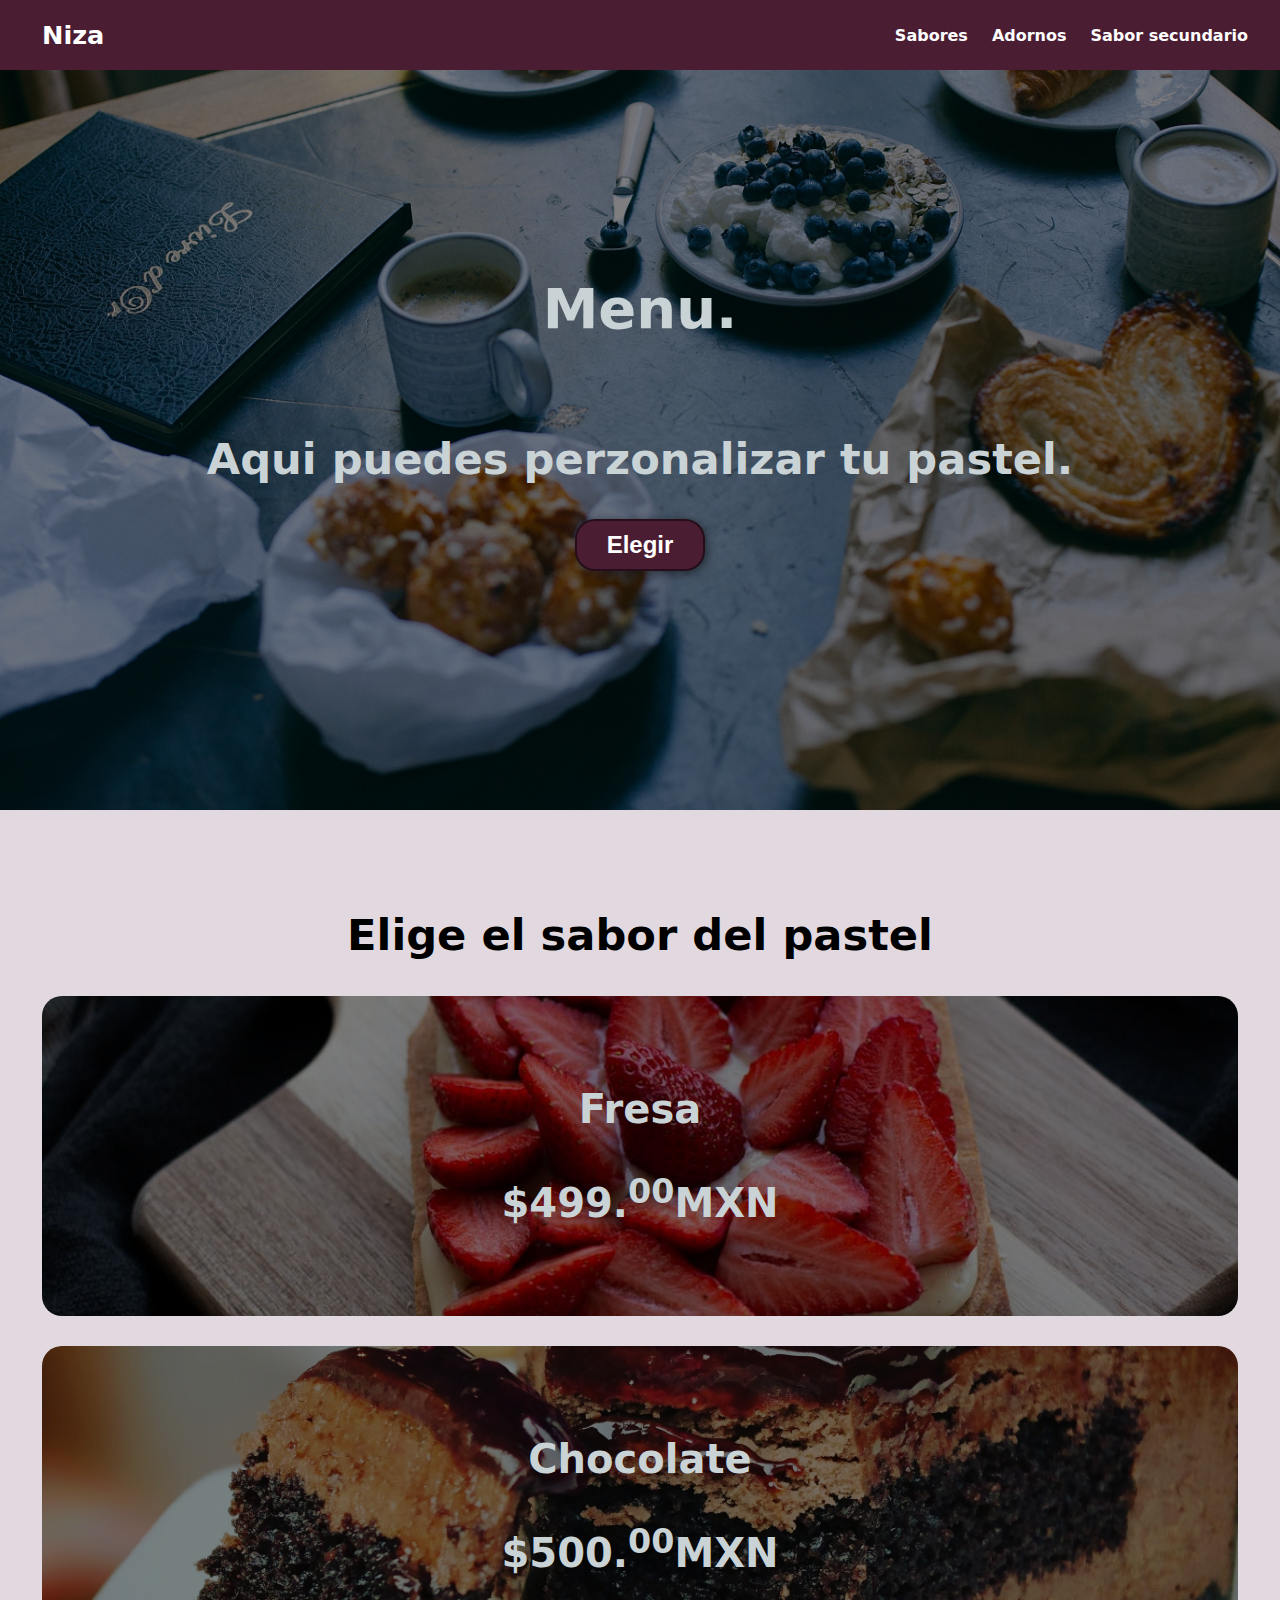
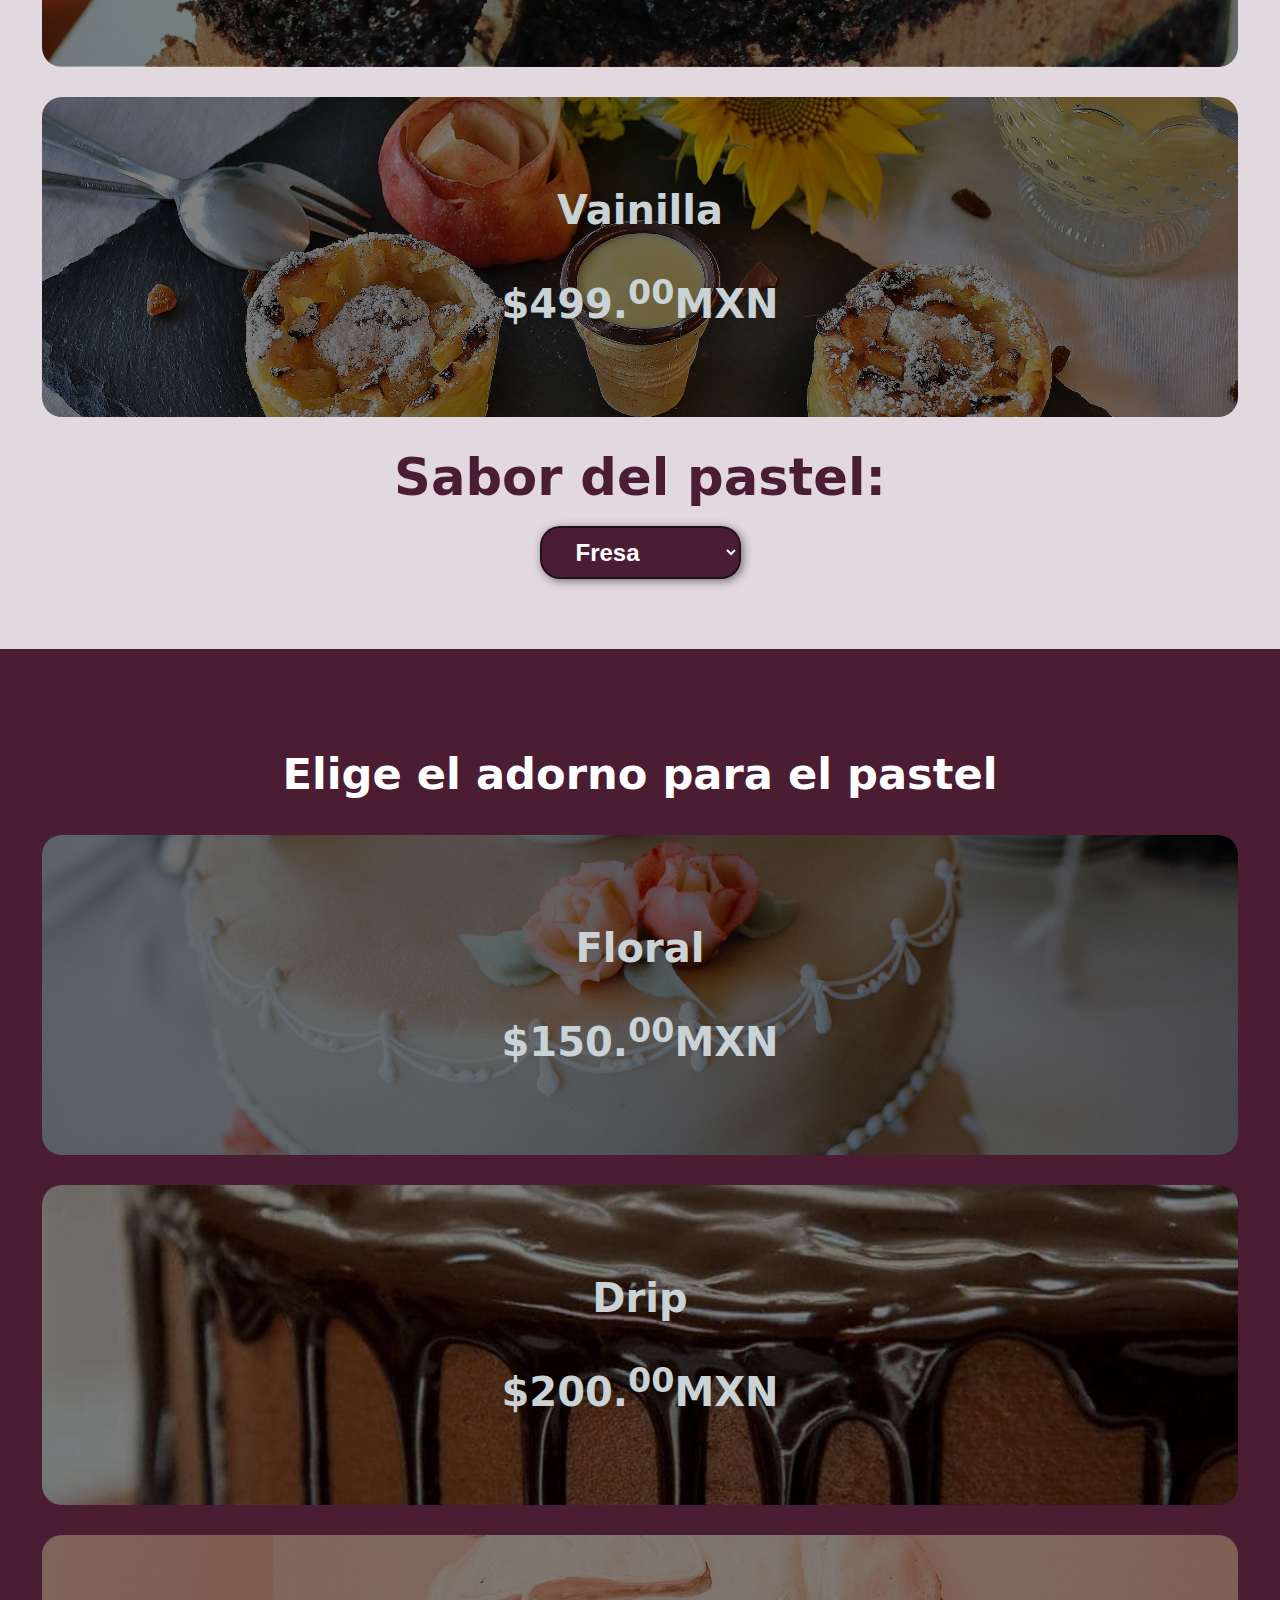
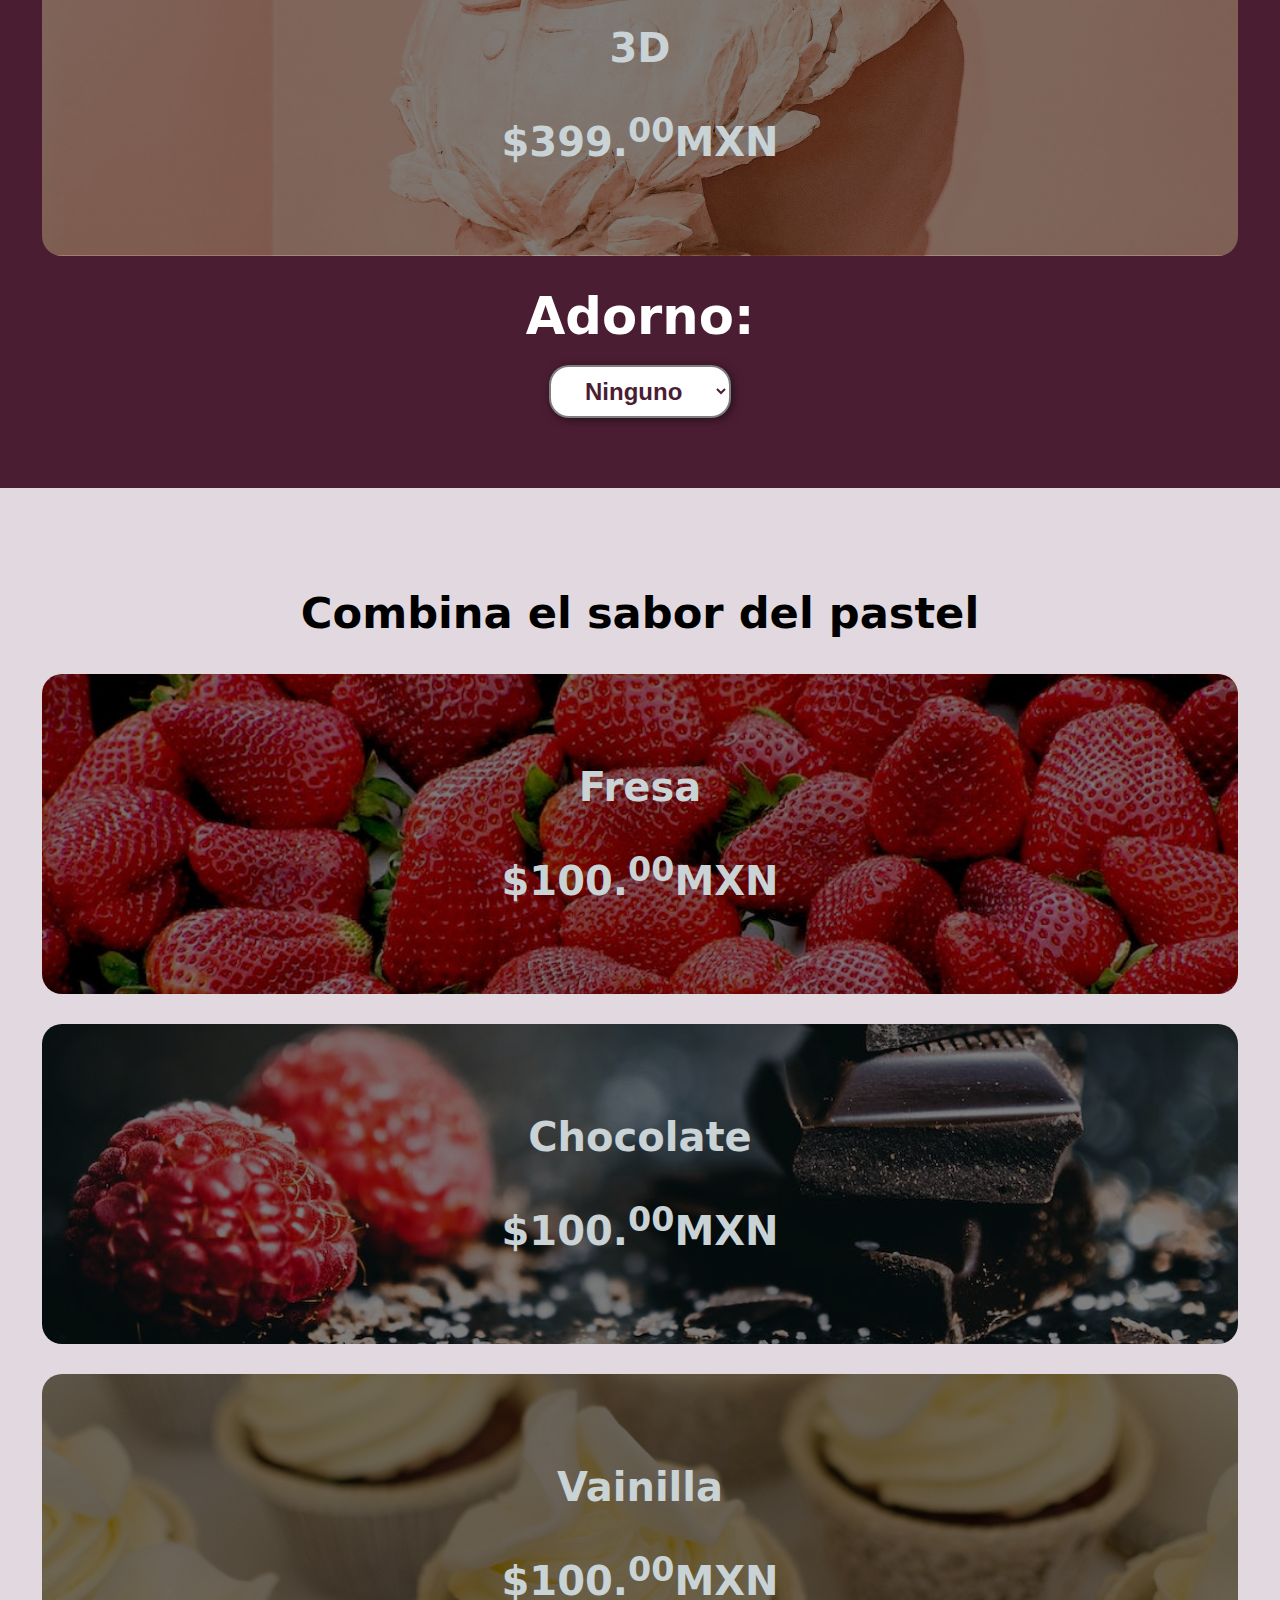
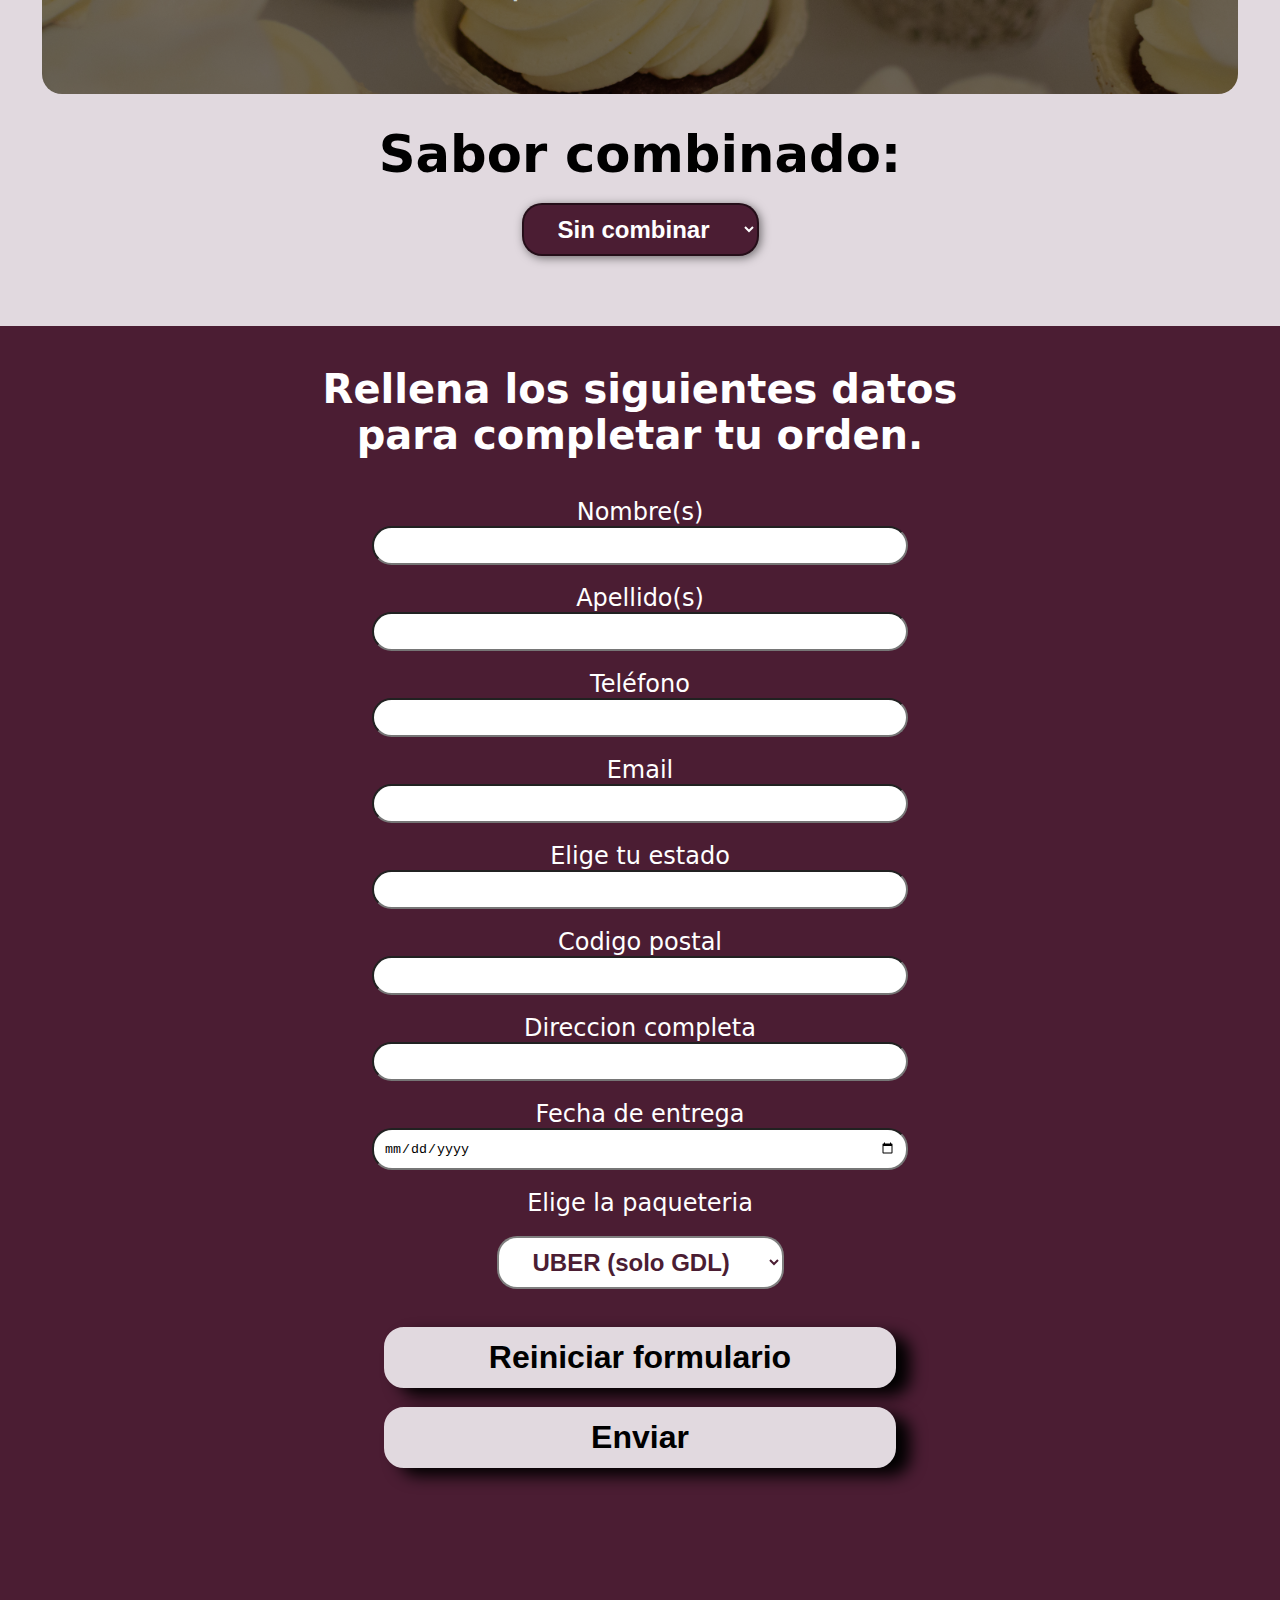
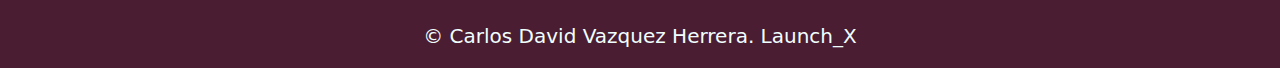
==== html/pedidios.html @ 54282133 "se cambio el nombre del html menu" ====
<!DOCTYPE html>
<html lang="en">
<head>
    <meta charset="UTF-8">
    <meta http-equiv="X-UA-Compatible" content="IE=edge">
    <meta name="viewport" content="width=device-width, initial-scale=1.0">
    <link rel="stylesheet" href="../css/estilos_pedidos.css">
    <title>Niza | menu</title>
</head>
<body>
    <!--Barra de navegacion-->
    <header>
        <div class="container">
            <p class="logo"><a href="../index.html">Niza</a></p>
            <nav>
                <a href="#menu">Sabores</a>
                <a href="#menuAdorno">Adornos</a>
                <a href="#menuSabor2">Sabor secundario</a>
            </nav>
        </div>
    </header>

    <!--Encabezado de la pagina-->
    <section id="encabezado">
        <h1>Menu.</h1><br>
        <h2>Aqui puedes perzonalizar tu pastel.</h2>
        <button><a href="#menu">Elegir</a></button>
    </section>
<form id="formulario">
    <!--Seleccion de sabor de pastel-->
    <section id="menu">
        <div class="container">
            <h2>Elige el sabor del pastel</h2>
            <div class="saborPastel"> 
                <div class="carta">
                    <h3>Fresa</h3>
                    <h3>$499.<sup>00</sup>MXN</h3>
                    <p>Sabor a deliciosa fresa.</p>
                </div>
                <div class="carta">
                    <h3>Chocolate</h3>
                    <h3>$500.<sup>00</sup>MXN</h3>
                    <p>Sabor a chocolate puro</p>
                </div>
                <div class="carta">
                    <h3>Vainilla</h3>
                    <h3>$499.<sup>00</sup>MXN</h3>
                    <p>Sabor a chocolate puro</p>
                </div>
            </div>
            <label for="saborPastel">Sabor del pastel:</label><br><br>
            <select id="saborPastel" name="saborPastel">
                <datalist id="saborPastel">
                    <option value="">Fresa</option>
                    <option value="">Chocolate</option>
                    <option value="">Vainilla</option>
            </select>
        </div>
    </section>
   

    <!--Seleccion de adorno para pastel-->
    <section id="menuAdorno">
        <div class="container">
            <h2>Elige el adorno para el pastel</h2>
            <div class="adornoPastel">
                <div class="carta2">
                    <h3>Floral</h3>
                    <h3>$150.<sup>00</sup>MXN</h3>
                    <p>Sabor a deliciosa fresa.</p>
                </div>
                <div class="carta2">
                    <h3>Drip</h3>
                    <h3>$200.<sup>00</sup>MXN</h3>
                    <p>Sabor a chocolate puro</p>
                </div>
                <div class="carta2">
                    <h3>3D</h3>
                    <h3>$399.<sup>00</sup>MXN</h3>
                    <p>Sabor a chocolate puro</p>
                </div>
            </div>
            <label for="saborPastel">Adorno:</label><br><br>
            <select id="saborPastel" name="saborPastel">
                <datalist id="saborPastel">
                    <option value="ninguno">Ninguno</option>
                    <option value="flora">Floral</option>
                    <option value="drip">Drip</option>
                    <option value="3d">3D</option>
            </select>
        </div>
    </section>

    <!--Combinar pastel-->
    <section id="menuSabor2">
        <div class="container">
            <h2>Combina el sabor del pastel</h2>
            <div class="sabor2">
                <div class="carta3">
                    <h3>Fresa</h3>
                    <h3>$100.<sup>00</sup>MXN</h3>
                    <p>Sabor a deliciosa fresa.</p>
                </div>
                <div class="carta3">
                    <h3>Chocolate</h3>
                    <h3>$100.<sup>00</sup>MXN</h3>
                    <p>Sabor a chocolate puro</p>
                </div>
                <div class="carta3">
                    <h3>Vainilla</h3>
                    <h3>$100.<sup>00</sup>MXN</h3>
                    <p>Sabor a chocolate puro</p>
                </div>
            </div>
            <label for="sabor2">Sabor combinado:</label><br><br>
            <select id="sabor2" name="saborPastel">
                <datalist id="sabor2">
                    <option value="sinCombinacion">Sin combinar</option>
                    <option value="fresa">Fresa</option>
                    <option value="chocolate">Chocolate</option>
                    <option value="vainilla">Vainilla</option>
            </select>
        </div>
    </section>

    <!--Formulario para pedidos-->
    <section id="formularioEnvios">
        <div class="container">
            
            <h3>Rellena los siguientes datos<br>para completar tu orden.</h3>
            <label class="input"label for="name">Nombre(s)</label><br>
            <input type="text" id="name" name="name" required><br><br>

            <label label for="name2">Apellido(s)</label><br>
            <input type="text" id="name2" name="name2"><br><br>

            <label for="tel1">Teléfono</label><br>
            <input type="tel" id="tel1" name="tel1" maxlength="10"><br><br>

            <label for="email">Email</label><br>
            <input type="email" id="email"  required><br><br>

            <label for="estado">Elige tu estado</label><br>
            <input list="estado">
            <datalist id="estado">
                <option value="Aguscalientes">
                <option value="Baja california">
                <option value="Baja california Sur">
                <option value="Campeche">
                <option value="Chiapas">
                <option value="Chihuahua">
                <option value="Coahuila">
                <option value="Colima">
                <option value="CDMX">
                <option value="Durango">
                <option value="Estado de Mexico">
                <option value="Guanajuato">
                <option value="Guerrero">
                <option value="Hidalgo">
                <option value="Jalisco">
                <option value="Michoacan">
                <option value="Morelos">
                <option value="Nayarit">
                <option value="Nuevo Leon">
                <option value="Oaxaca">
                <option value="Puebla">
                <option value="Queretaro">
                <option value="Quintana Roo">
                <option value="San luis potosi">
                <option value="Sinaloa">
                <option value="Sonora">
                <option value="Tabasco">
                <option value="Tamaulipas">
                <option value="Tlaxcala">
                <option value="Veracruz">
                <option value="Yucatan">
                <option value="Zacatecas">  
            </datalist><br><br>

            <label for="cp">Codigo postal</label><br>
            <input type="number" id="cp" name="cp" pattern="[0-9]5"><br><br>

            <label for="direccion">Direccion completa</label><br>
            <input type="text" id="direccion" name="direccion"><br><br>

            <label for="fecha1">Fecha de entrega</label><br>
            <input type="date" id="fecha1" name="fecha1"><br><br>

            <label for="paqueteria">Elige la paqueteria</label><br><br>
            <select id="paqueteria" name="paqueteria">
                <datalist id="paqueteria">
                    <option value="UBER">UBER (solo GDL)</option>
                    <option value="DIDI">DIDI (solo GDL)</option>
                    <option value="RAPPI">RAPPI (solo GDL)</option>
                    <option value="DHL">DHL</option>
                    <option value="FEDEX">FEDEX</option>
                    <option value="ESTAFETA">ESTAFETA</option>
</select><br><br><br>
        <input class="completar" type="reset" value="Reiniciar formulario"><br><br>
        <input class="completar "type="submit" value="Enviar" onclick="alert('Si completaste los datos correctamente, se te enviaron los datos al correo para proceder con el pago del pedido');"><br>
    
    </div>   
    </section>
</form>
    <!--Footer-->
    <footer>
        <div class="container">
            <p>&copy; Carlos David Vazquez Herrera. Launch_X</p>
        </div>
    </footer>
</body>
</html>
---- css/estilos_pedidos.css ----
html {
    scroll-behavior: smooth;
    background-color: #4b1d33;
}
body {
    font-family: system-ui, -apple-system, BlinkMacSystemFont, 'Segoe UI', Roboto, Oxygen, Ubuntu, Cantarell, 'Open Sans', 'Helvetica Neue', sans-serif;
    margin: 0;
}
h1 {font-size: 3.5em;}
h2 {font-size: 2.7em;}
h3 {font-size: 2.5em;}
p {font-size: 1.25em;}
ul {list-style: none;}
li {font-size: 1.25em;}
a {
    text-decoration: none;
    color: #ffffff;
}

button {
    font-size: 1.5em;
    font-weight: bold;
    padding: 10px 30px;
    border-radius: 20px;
    border: 2px solid rgba(0, 0, 0, 0.5);
    box-shadow: 2px 2px 10px rgba(0, 0, 0, 0.5);
    color: rgb(255, 255, 255);
    background-color: #4b1d33;
}
button:hover {
    background-color: #341021;
}
.container {
    max-width: 1400px;
    margin: auto;
}
.color-acento {
    color: #e1d9df;
}
header {
    background-color: #4b1d33;
    color: rgb(255, 255, 255);
}
header .logo {
    margin: 0;
    padding: 20px 30px;
    font-weight: bold;
    font-size: 1.6em;
}
.logo:hover {
    color: rgb(156, 173, 179);
}
header .container {
    display: flex;
    flex-direction: column;
    align-items: center;
}
header nav {
    display: flex;
    flex-direction: column;
    text-align: center;
    padding-bottom: 23px;
}
header a {
    padding: 5px 12px;
    text-decoration: none;
    font-weight: bold;
    color: rgb(255, 255, 255);
}
header a:hover {
    color: rgb(156, 173, 179);
}
#encabezado {
    display: flex;
    align-items: center;
    justify-content: center;
    text-align: center;
    flex-direction: column;
    height: 90vh;
    color: rgb(201, 210, 213);
    background-image: linear-gradient(0deg,
            rgba(0, 0, 0, 0.5),
            rgba(0, 0, 0, 0.5)), url("../img/menu.jpg");
    background-repeat: no-repeat;
    background-size: cover;
    background-position: center center;
}
#menu{
    background-color: #e1d9df;
    text-align: center;
}
#menu .container{
    padding: 0px 12px;
    padding-top: 100px;
    padding-bottom: 70px;
}
#menu h2{
    margin-top: 0;
}
#menu p{
    display: none;
    font-size: 3.2em;
}
#menu .carta{
    background-position: center center;
    background-size: cover;
    color: rgb(201, 210, 213);
    padding: 50px;
    margin: 30px;
    border-radius: 20px;
}
.carta:first-child {
    background-image: linear-gradient(0deg,
            rgba(0, 0, 0, 0.5),
            rgba(0, 0, 0, 0.5)), url("../img/fresa.jpeg");

}

.carta:nth-child(2) {
    background-image: linear-gradient(0deg,
            rgba(0, 0, 0, 0.5),
            rgba(0, 0, 0, 0.5)), url("../img/chocolate.jpg");
}


.carta:nth-child(3) {
    background-image: linear-gradient(0deg,
            rgba(0, 0, 0, 0.5),
            rgba(0, 0, 0, 0.5)), url("../img/vainilla.jpg");
}
#menu label{
    font-weight: bold; 
    font-size: 3.2rem;
    color: #4b1d33;

} 
#menu select{
    font-size: 1.5rem;
    font-weight: bold;
    padding: 10px 30px;
    border-radius: 20px;
    border: 2px solid rgba(0, 0, 0, 0.5);
    box-shadow: 2px 2px 10px rgba(0, 0, 0, 0.5);
    color: rgb(255, 255, 255);
    background-color: #4b1d33;
}

#menuAdorno{
    background-color:#4b1d33;
    text-align: center;
    color: #ffffff;
}
#menuAdorno .container{
    padding: 0 12px;
    padding-top: 100px;
    padding-bottom: 70px;
}
#menuAdorno h2{
    margin-top: 0;
}
#menuAdorno p{
    display: none;
    font-size: 3.2em;
}
#menuAdorno .carta2{
    background-position: center center;
    background-size: cover;
    color: rgb(201, 210, 213);
    padding: 50px;
    margin: 30px;
    border-radius: 20px;
}
.carta2:first-child {
    background-image: linear-gradient(0deg,
            rgba(0, 0, 0, 0.5),
            rgba(0, 0, 0, 0.5)), url("../img/pastel-floral.jpg");

}

.carta2:nth-child(2) {
    background-image: linear-gradient(0deg,
            rgba(0, 0, 0, 0.5),
            rgba(0, 0, 0, 0.5)), url("../img/pastel-drip.jpg");
}


.carta2:nth-child(3) {
    background-image: linear-gradient(0deg,
            rgba(0, 0, 0, 0.5),
            rgba(0, 0, 0, 0.5)), url("../img/pastel-3d.jpg");
}
#menuAdorno label {
    font-weight: bold;
    font-size: 3.2rem;
    color: #ffffff;
}
#menuAdorno select {
    font-size: 1.5rem;
    font-weight: bold;
    padding: 10px 30px;
    border-radius: 20px;
    border: 2px solid rgba(0, 0, 0, 0.5);
    color: #4b1d33;
    background-color: rgb(255, 255, 255);
}
#menuAdorno{
    background-color:#4b1d33;
    text-align: center;
    color: #ffffff;
}
#menuAdorno .container{
    padding: 0 12px;
    padding-top: 100px;
    padding-bottom: 70px;
}
#menuAdorno h2{
    margin-top: 0;
}
#menuAdorno p{
    display: none;
    font-size: 3.2em;
}
#menuAdorno .carta2{
    background-position: center center;
    background-size: cover;
    color: rgb(201, 210, 213);
    padding: 50px;
    margin: 30px;
    border-radius: 20px;
}
.carta2:first-child {
    background-image: linear-gradient(0deg,
            rgba(0, 0, 0, 0.5),
            rgba(0, 0, 0, 0.5)), url("../img/pastel-floral.jpg");

}

.carta2:nth-child(2) {
    background-image: linear-gradient(0deg,
            rgba(0, 0, 0, 0.5),
            rgba(0, 0, 0, 0.5)), url("../img/pastel-drip.jpg");
}


.carta2:nth-child(3) {
    background-image: linear-gradient(0deg,
            rgba(0, 0, 0, 0.5),
            rgba(0, 0, 0, 0.5)), url("../img/pastel-3d.jpg");
}
#menuAdorno label {
    font-weight: bold;
    font-size: 3.2rem;
    color: #ffffff;
}
#menuAdorno select {
    font-size: 1.5rem;
    font-weight: bold;
    padding: 10px 30px;
    border-radius: 20px;
    border: 2px solid rgba(0, 0, 0, 0.5);
    box-shadow: 2px 2px 10px rgba(0, 0, 0, 0.5);
    color: #4b1d33;
    background-color: rgb(255, 255, 255);
}
/*  aawdadwawd*/
#menuSabor2 {
    background-color:#e1d9df;
    text-align: center;
}

#menuSabor2 .container {
    padding: 0 12px;
    padding-top: 100px;
    padding-bottom: 70px;
}

#menuSabor2 h2 {
    margin-top: 0;
}

#menuSabor2 p {
    display: none;
    font-size: 3.2em;
}

#menuSabor2 .carta3 {
    background-position: center center;
    background-size: cover;
    color: rgb(201, 210, 213);
    padding: 50px;
    margin: 30px;
    border-radius: 20px;
}

.carta3:first-child {
    background-image: linear-gradient(0deg,
            rgba(0, 0, 0, 0.5),
            rgba(0, 0, 0, 0.5)), url("../img/fresa-combinado.jpeg");

}

.carta3:nth-child(2) {
    background-image: linear-gradient(0deg,
            rgba(0, 0, 0, 0.5),
            rgba(0, 0, 0, 0.5)), url("../img/chocolate-combinado.jpeg");
}


.carta3:nth-child(3) {
    background-image: linear-gradient(0deg,
            rgba(0, 0, 0, 0.5),
            rgba(0, 0, 0, 0.5)), url("../img/vainilla-combinado.jpg");
}

#menuSabor2 label {
    font-weight: bold;
    font-size: 3.2rem;
}

#menuSabor2 select {
    font-size: 1.5rem;
    font-weight: bold;
    padding: 10px 30px;
    border-radius: 20px;
    border: 2px solid rgba(0, 0, 0, 0.5);
    box-shadow: 2px 2px 10px rgba(0, 0, 0, 0.5);
    color: rgb(255, 255, 255);
    background-color: #4b1d33;
}
#formularioEnvios{
    color: #ffffff;
    text-align: center;
}
#formularioEnvios input{
    border-radius: 20px;
    padding: 10px;
    width: 40%;
}
#formularioEnvios label {
    font-size: 1.5rem;
}
#formularioEnvios select {
    font-size: 1.5rem;
    font-weight: bold;
    padding: 10px 30px;
    border-radius: 20px;
    border: 2px solid rgba(0, 0, 0, 0.5);
    color: #4b1d33;
    background-color: rgb(255, 255, 255);
}
footer .container {
    height: 200px;
    display: flex;
    justify-content: center;
    align-items: flex-end;
    color: azure;
}
.completar{
    background-color: transparent;
    font-weight: bold;
    background-color: #e1d9df;
    font-size: 2rem;
    padding: 1rem 1.5rem;
    border: 2px solid #e1d9df;
    cursor: pointer;
    transition: all 1s ease;
    box-shadow: .9rem .5rem 1rem #000000;
        box-shadow: .9rem .5rem 1rem #000000;
        
}
.completar:hover{
    color:#ffffff;
    border-color: #754159;
    background-color: #754159;
    box-shadow: .5rem .5rem 1rem #000000;
        box-shadow: -.7rem -.7rem 1rem #000000;
}
.completar:active {
    box-shadow: inset .5rem .5rem 1rem #754159;
        box-shadow: inset -2.5rem -.5rem 1rem #753352;
}


@media (min-width: 720px) {
    header {
            position: fixed;
            width: 100%;
        }
    
        header .container {
            flex-direction: row;
            justify-content: space-between;
        }
    
        header nav {
            flex-direction: row;
            padding-bottom: 0;
            padding-right: 20px;
        }
}
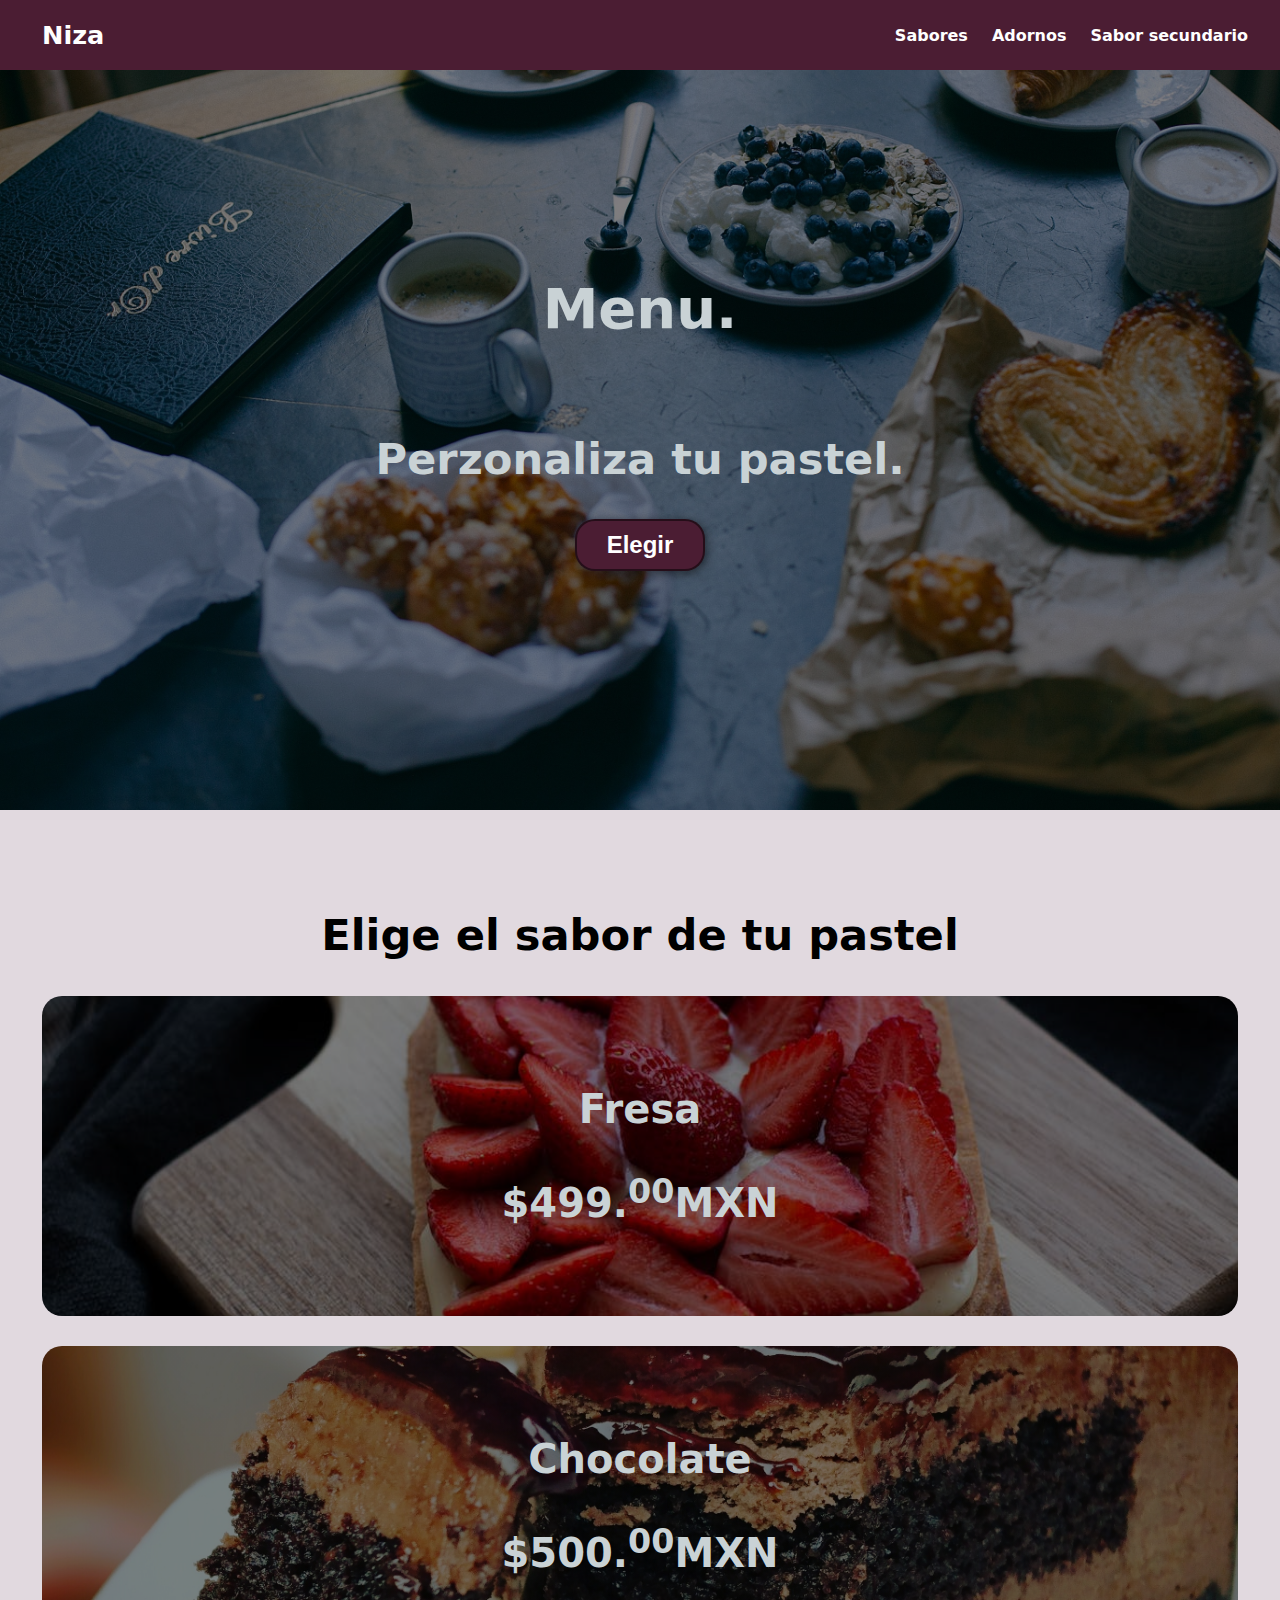
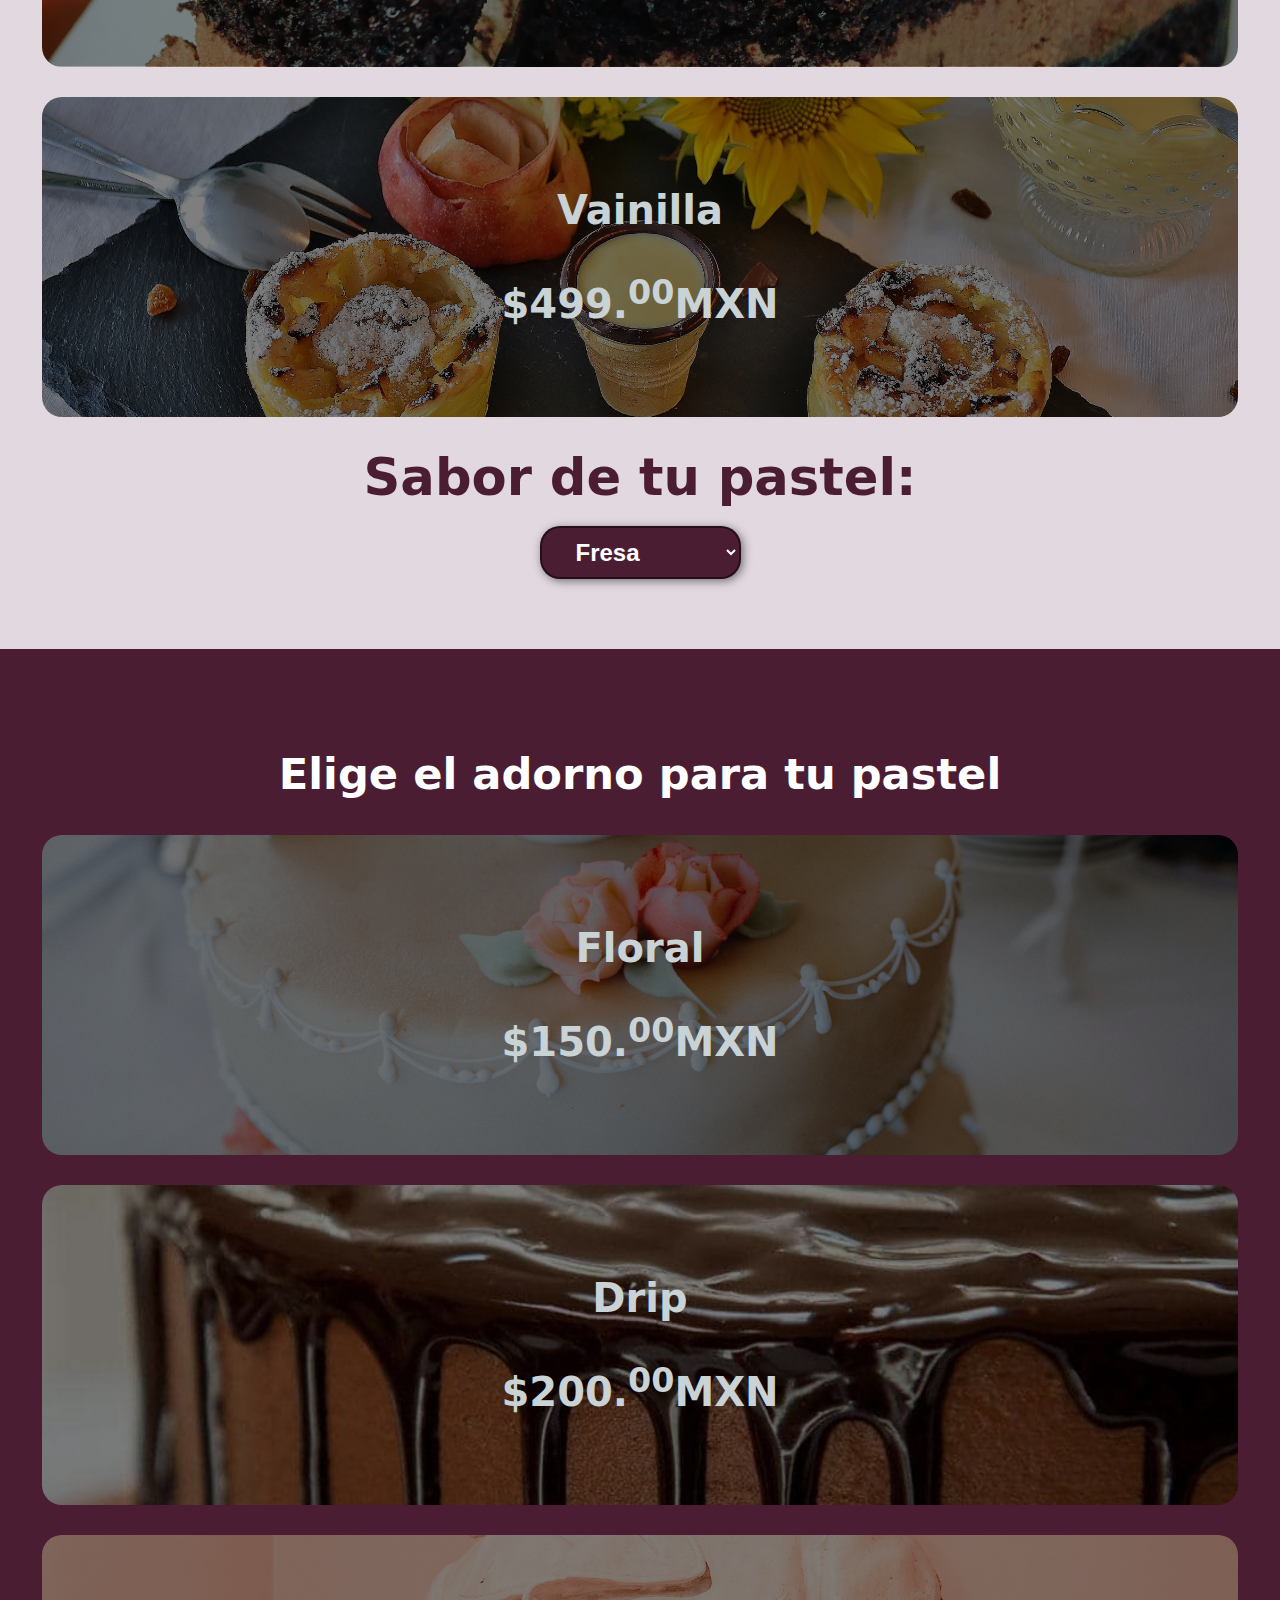
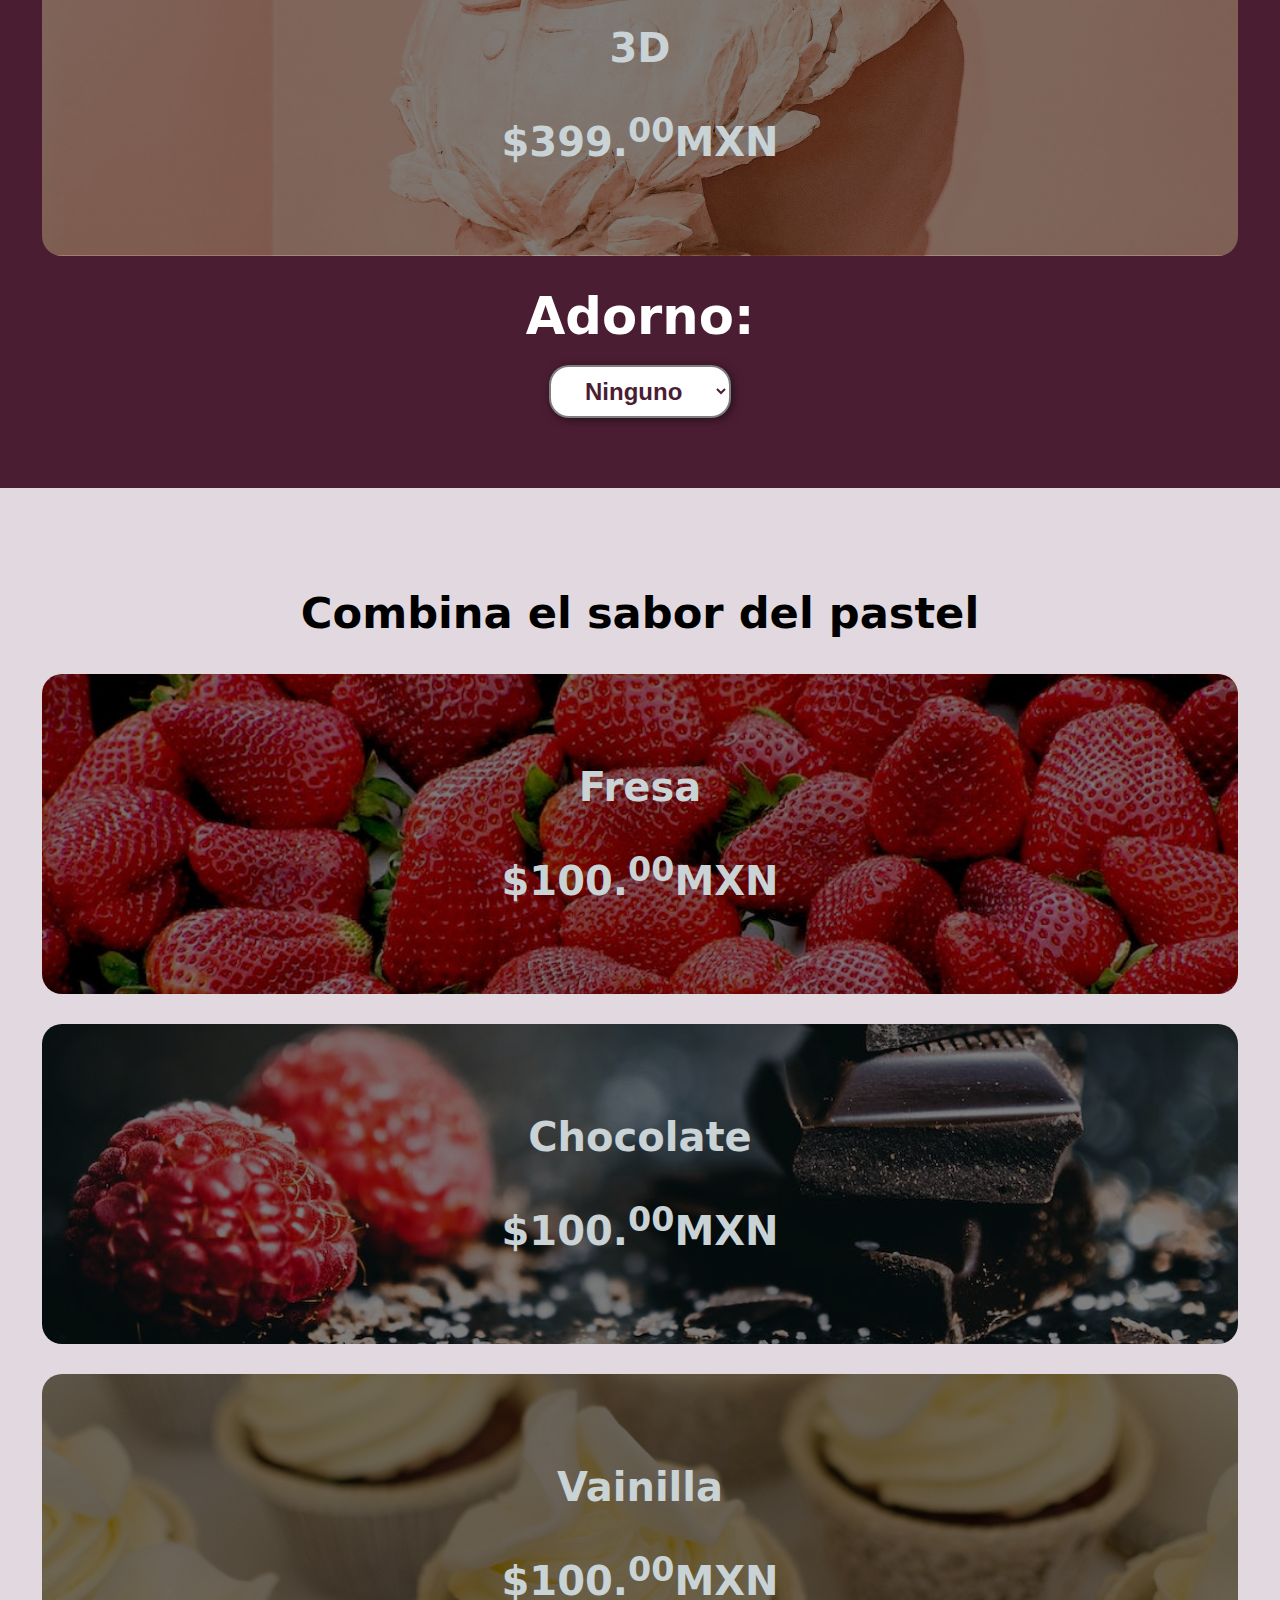
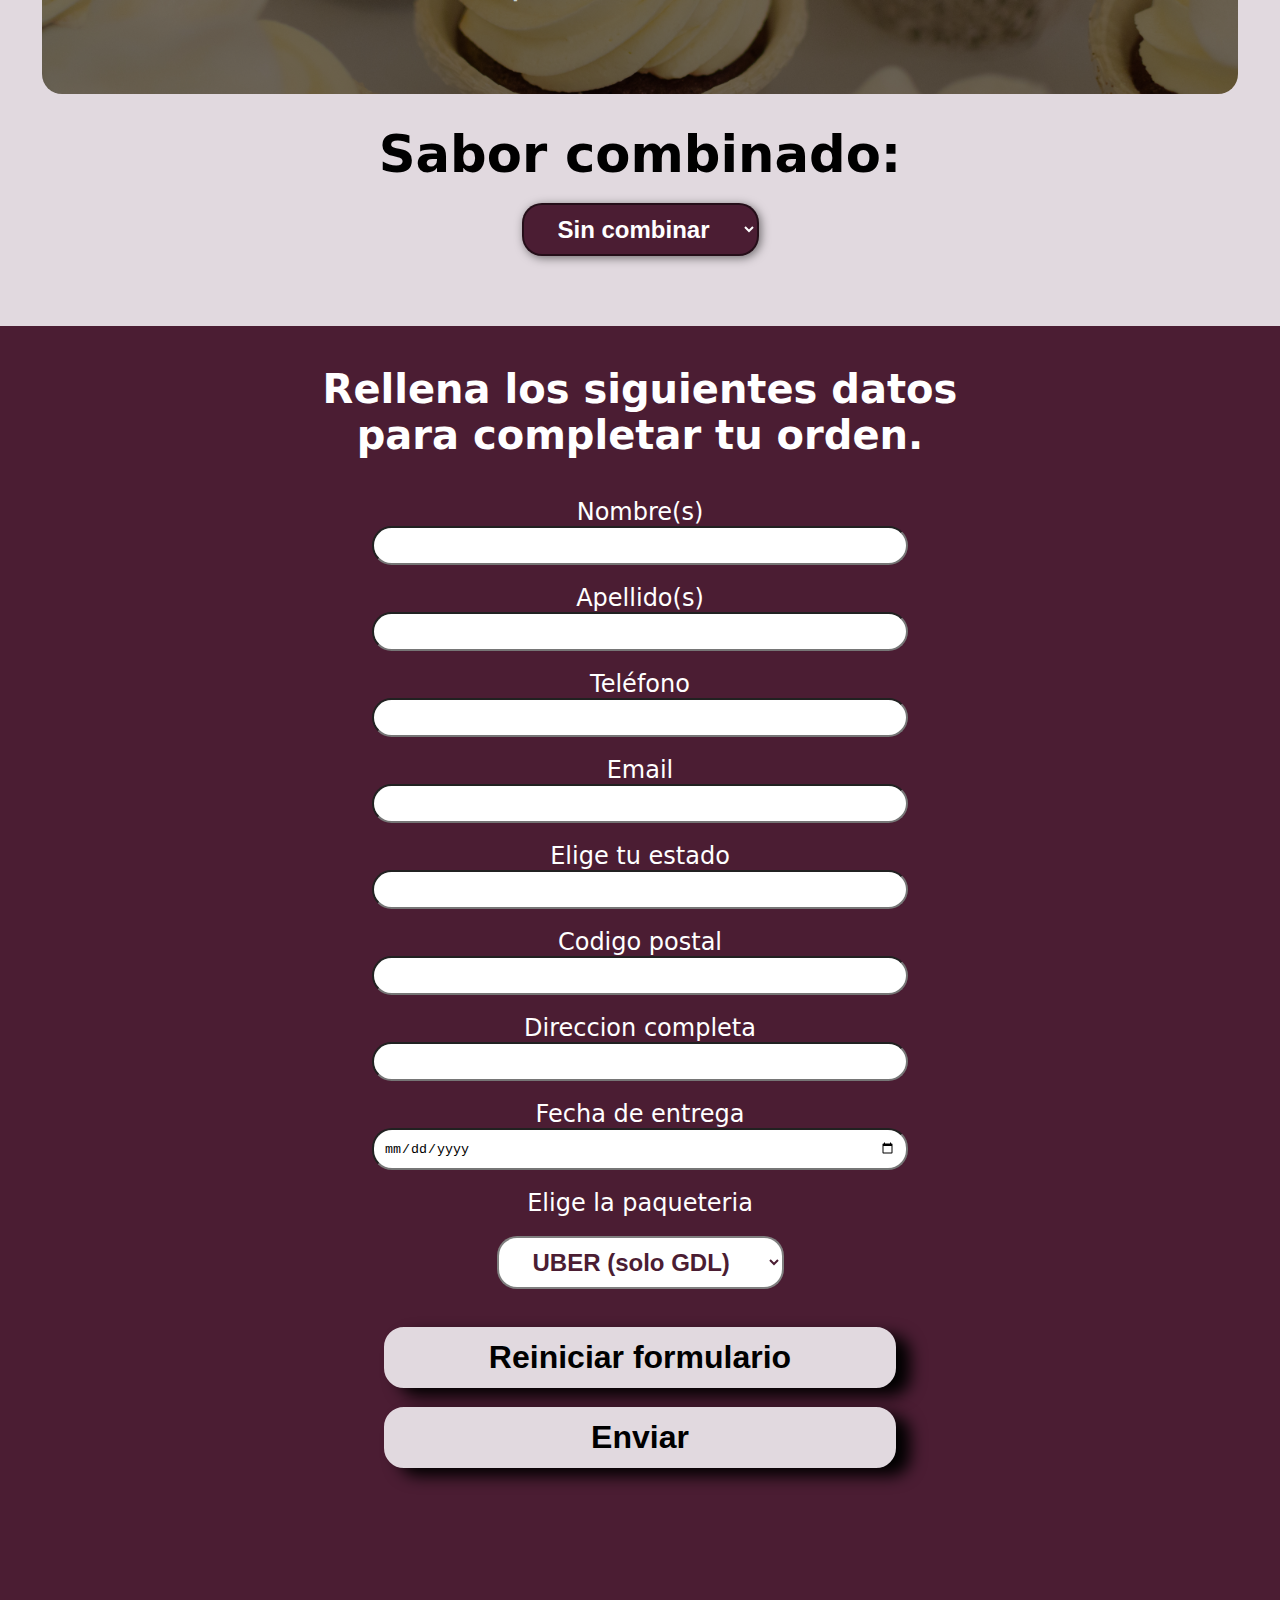
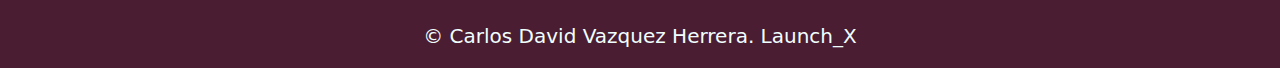
==== commit 87344546: "se corrigieron bugs menores" ====
--- a/html/pedidios.html
+++ b/html/pedidios.html
@@ -4,8 +4,9 @@
     <meta charset="UTF-8">
     <meta http-equiv="X-UA-Compatible" content="IE=edge">
     <meta name="viewport" content="width=device-width, initial-scale=1.0">
+    <link rel="shortcut icon" href="../img/favicon.png">
     <link rel="stylesheet" href="../css/estilos_pedidos.css">
-    <title>Niza | menu</title>
+    <title>Menu | Niza</title>
 </head>
 <body>
     <!--Barra de navegacion-->
@@ -23,14 +24,14 @@
     <!--Encabezado de la pagina-->
     <section id="encabezado">
         <h1>Menu.</h1><br>
-        <h2>Aqui puedes perzonalizar tu pastel.</h2>
+        <h2>Perzonaliza tu pastel.</h2>
         <button><a href="#menu">Elegir</a></button>
     </section>
 <form id="formulario">
     <!--Seleccion de sabor de pastel-->
     <section id="menu">
         <div class="container">
-            <h2>Elige el sabor del pastel</h2>
+            <h2>Elige el sabor de tu pastel</h2>
             <div class="saborPastel"> 
                 <div class="carta">
                     <h3>Fresa</h3>
@@ -48,7 +49,7 @@
                     <p>Sabor a chocolate puro</p>
                 </div>
             </div>
-            <label for="saborPastel">Sabor del pastel:</label><br><br>
+            <label for="saborPastel">Sabor de tu pastel:</label><br><br>
             <select id="saborPastel" name="saborPastel">
                 <datalist id="saborPastel">
                     <option value="">Fresa</option>
@@ -62,7 +63,7 @@
     <!--Seleccion de adorno para pastel-->
     <section id="menuAdorno">
         <div class="container">
-            <h2>Elige el adorno para el pastel</h2>
+            <h2>Elige el adorno para tu pastel</h2>
             <div class="adornoPastel">
                 <div class="carta2">
                     <h3>Floral</h3>
@@ -132,10 +133,10 @@
             <input type="text" id="name" name="name" required><br><br>
 
             <label label for="name2">Apellido(s)</label><br>
-            <input type="text" id="name2" name="name2"><br><br>
+            <input type="text" id="name2" name="name2" required><br><br>
 
             <label for="tel1">Teléfono</label><br>
-            <input type="tel" id="tel1" name="tel1" maxlength="10"><br><br>
+            <input type="tel" id="tel1" name="tel1" maxlength="10" required><br><br>
 
             <label for="email">Email</label><br>
             <input type="email" id="email"  required><br><br>
@@ -178,16 +179,16 @@
             </datalist><br><br>
 
             <label for="cp">Codigo postal</label><br>
-            <input type="number" id="cp" name="cp" pattern="[0-9]5"><br><br>
+            <input type="number" id="cp" name="cp" pattern="[0-9]5" required><br><br>
 
             <label for="direccion">Direccion completa</label><br>
-            <input type="text" id="direccion" name="direccion"><br><br>
+            <input type="text" id="direccion" name="direccion" required><br><br>
 
             <label for="fecha1">Fecha de entrega</label><br>
-            <input type="date" id="fecha1" name="fecha1"><br><br>
+            <input type="date" id="fecha1" name="fecha1" required><br><br>
 
             <label for="paqueteria">Elige la paqueteria</label><br><br>
-            <select id="paqueteria" name="paqueteria">
+            <select id="paqueteria" name="paqueteria" required>
                 <datalist id="paqueteria">
                     <option value="UBER">UBER (solo GDL)</option>
                     <option value="DIDI">DIDI (solo GDL)</option>
--- a/css/estilos_pedidos.css
+++ b/css/estilos_pedidos.css
@@ -262,7 +262,7 @@
     color: #4b1d33;
     background-color: rgb(255, 255, 255);
 }
-/*  aawdadwawd*/
+
 #menuSabor2 {
     background-color:#e1d9df;
     text-align: center;
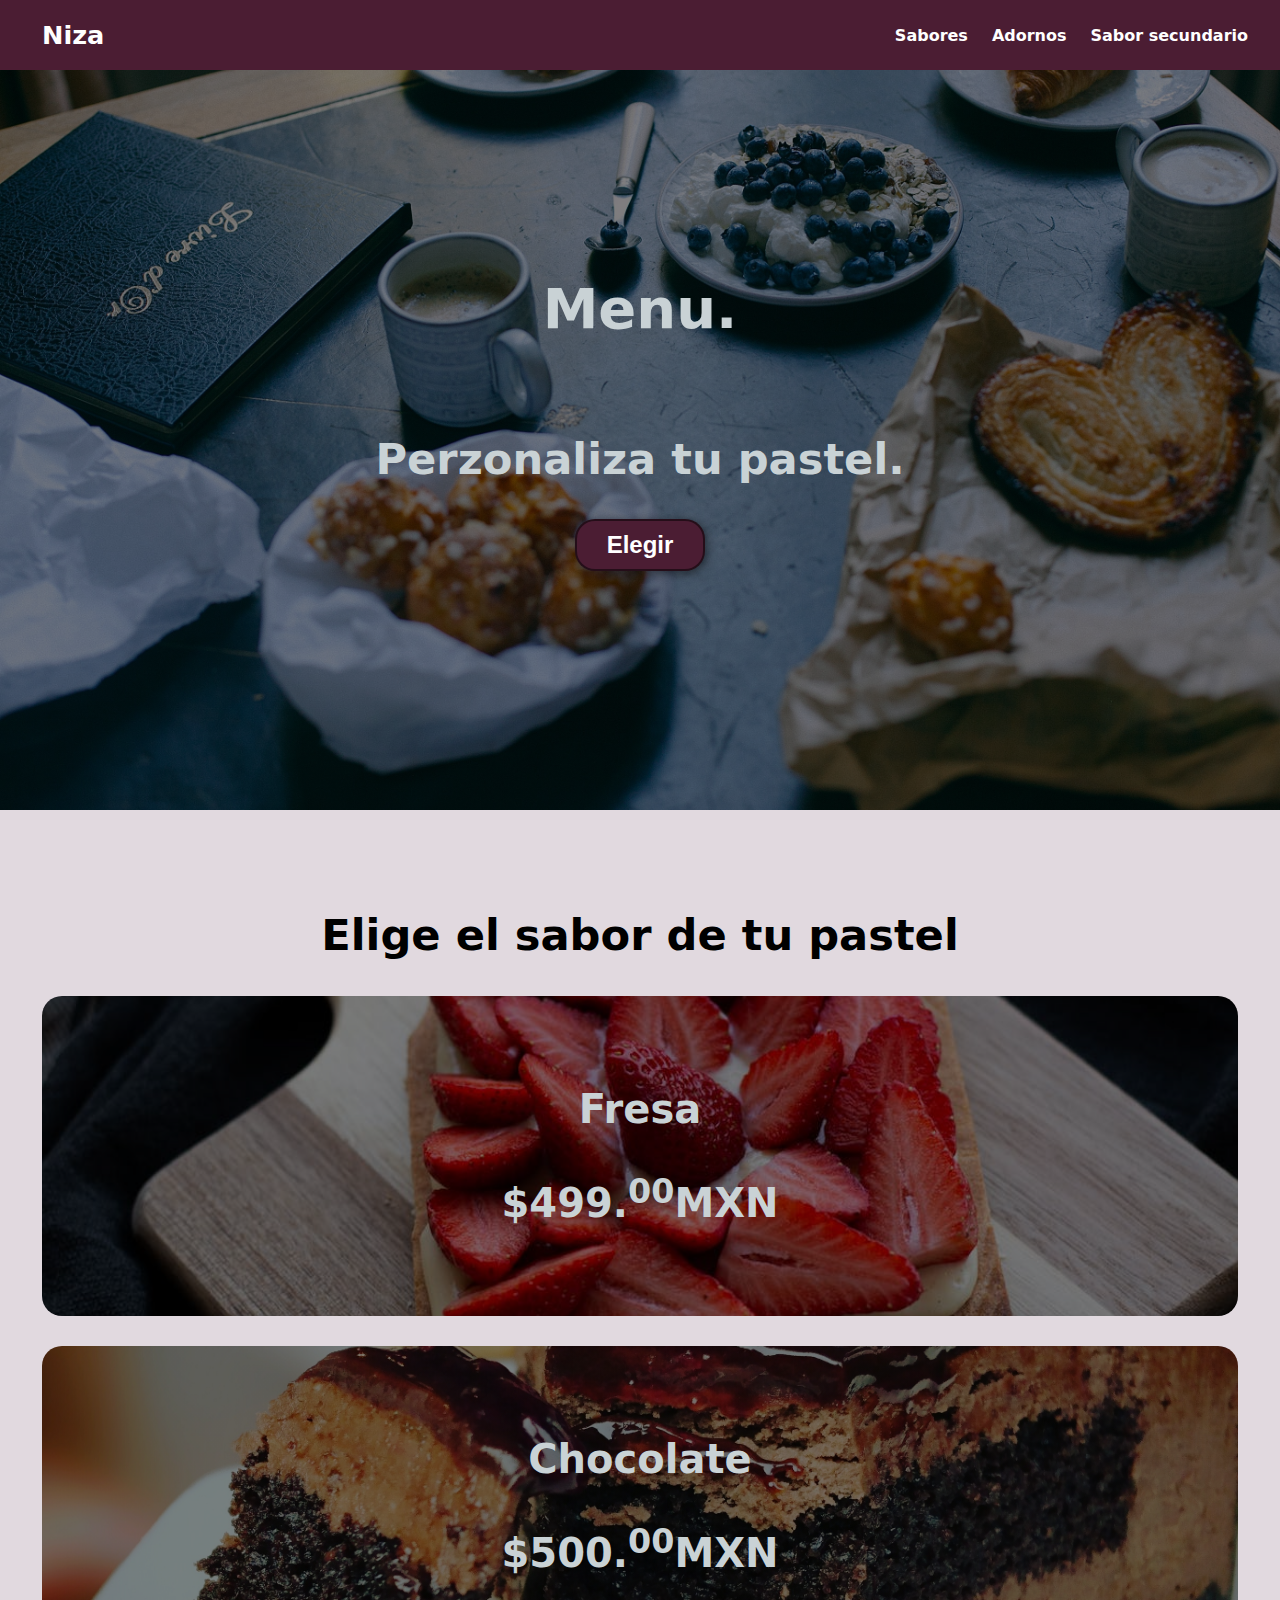
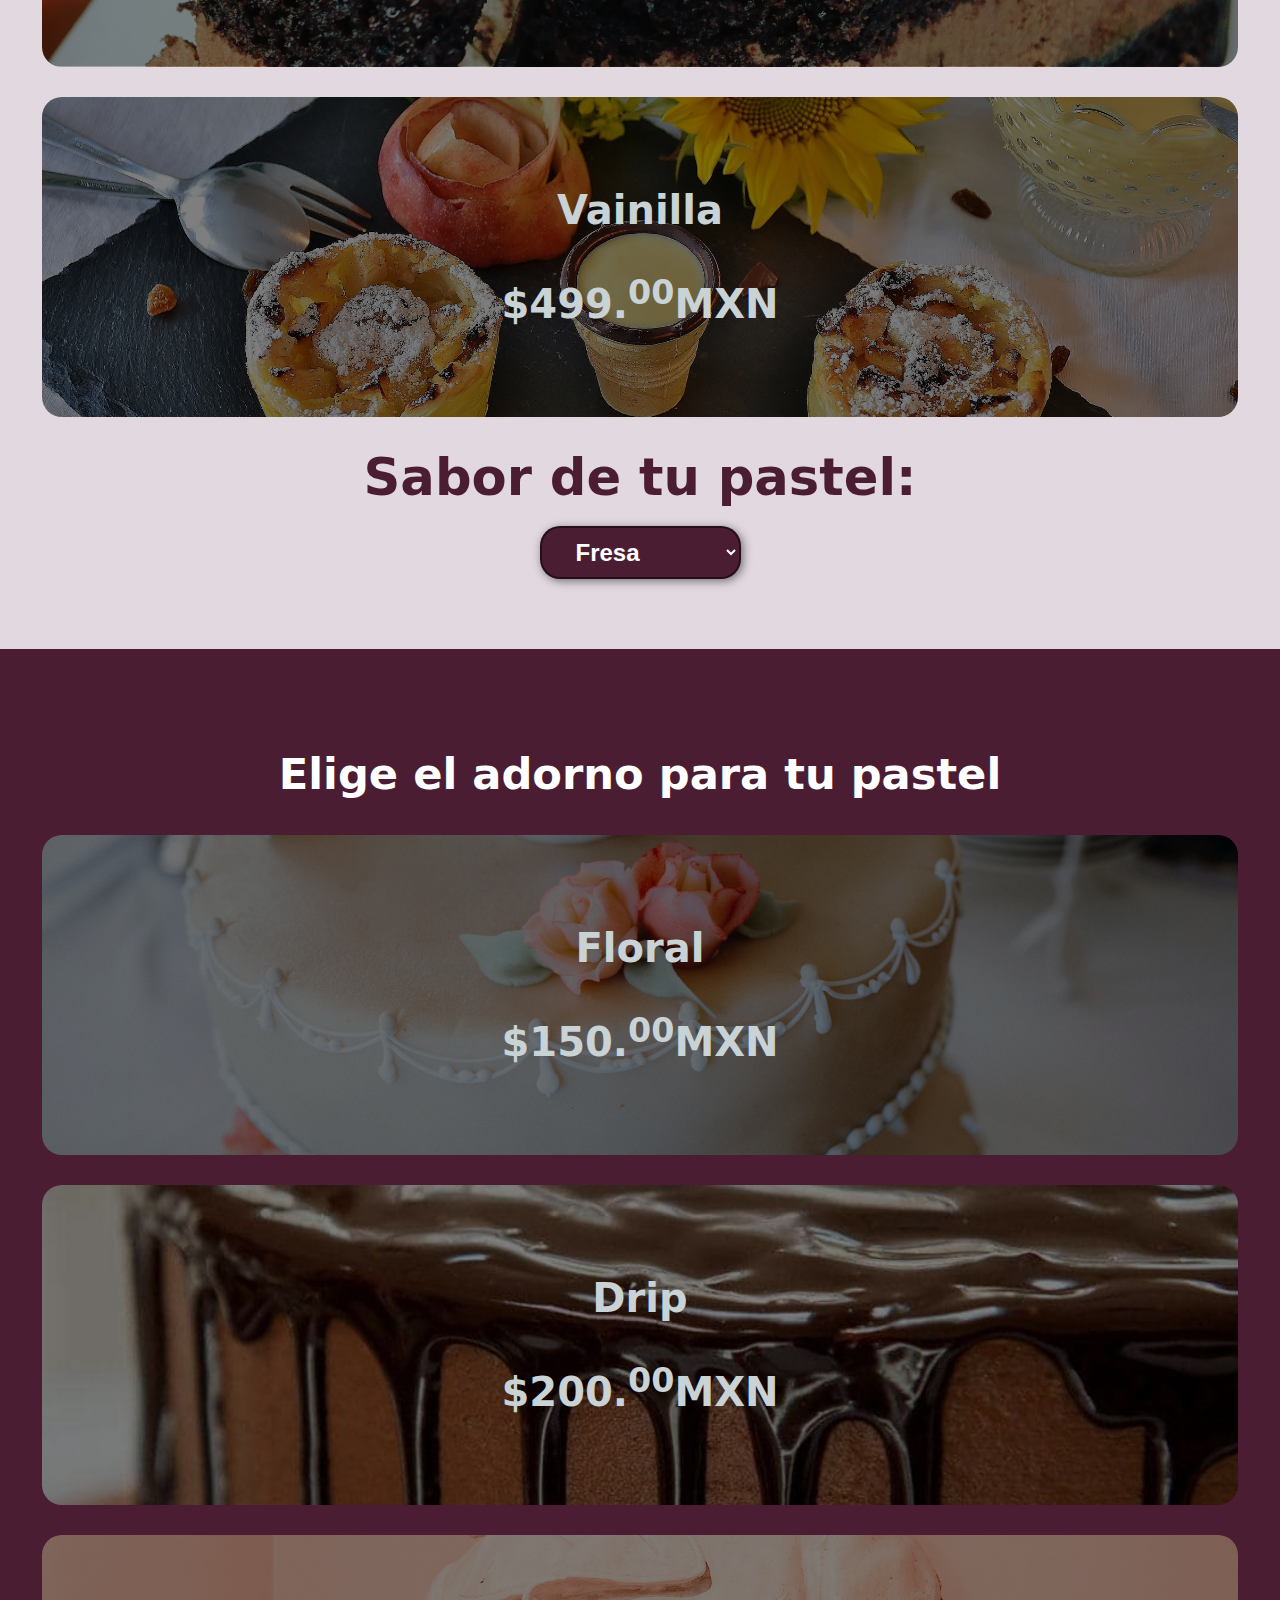
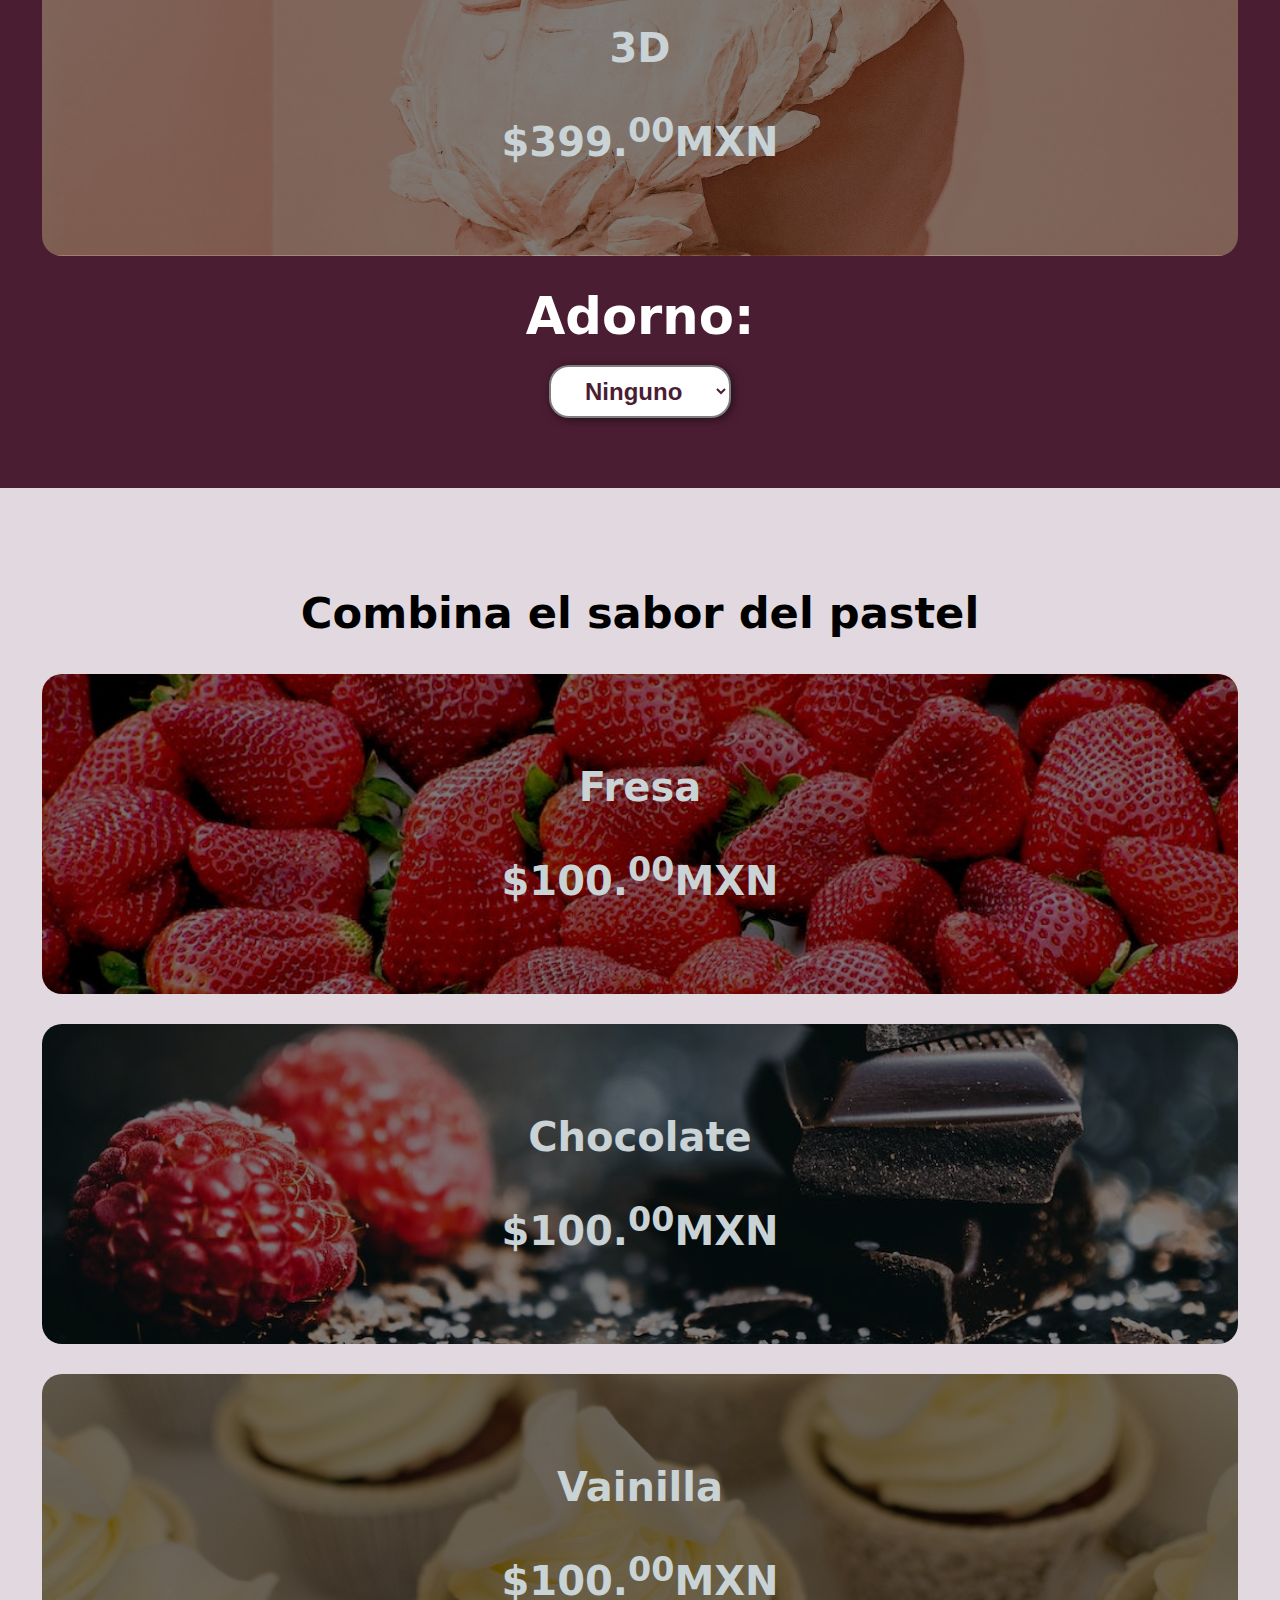
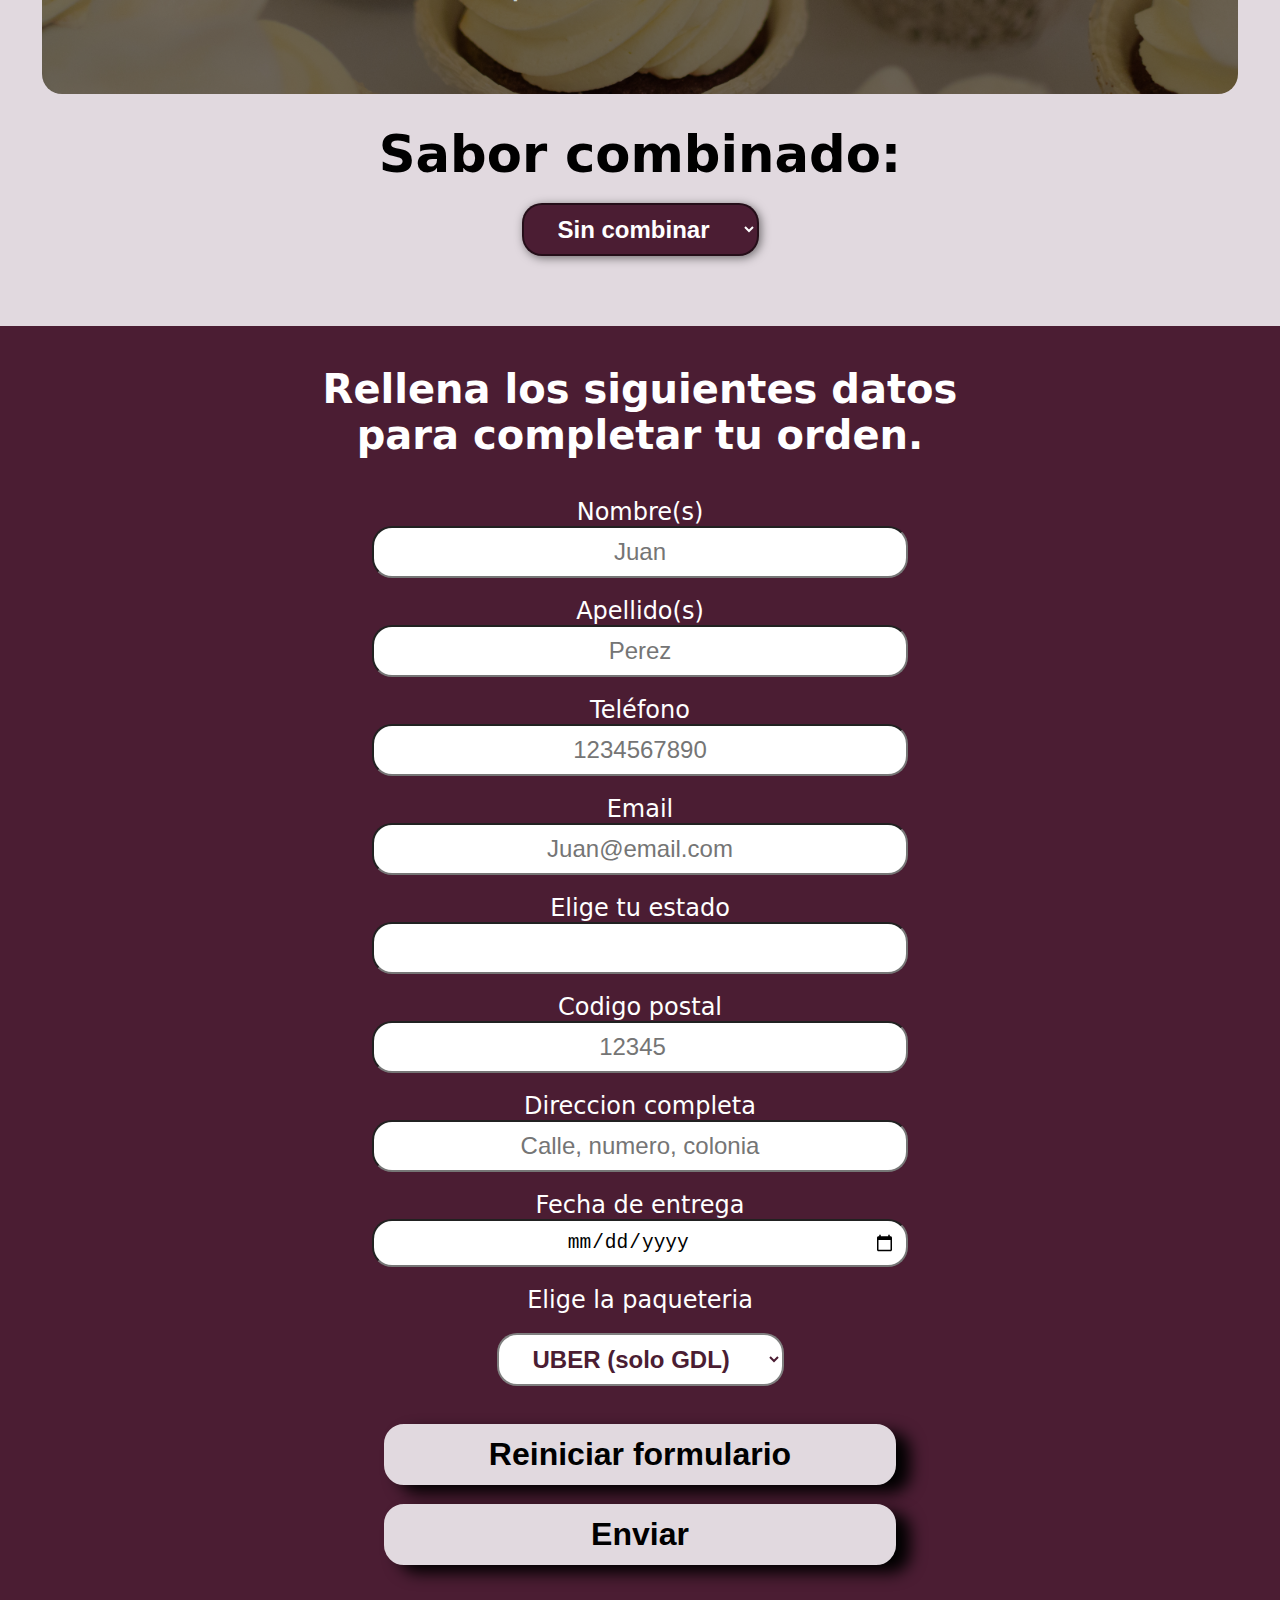
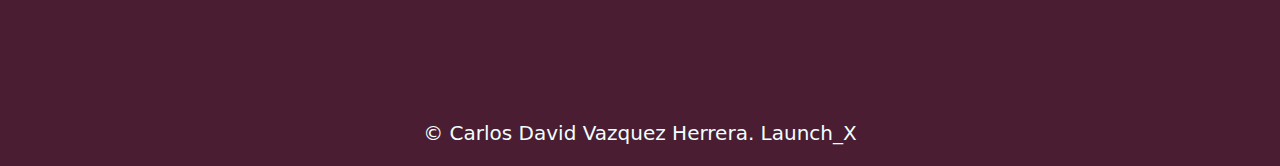
==== commit c2d60520: "el formulario se estilizo" ====
--- a/html/pedidios.html
+++ b/html/pedidios.html
@@ -129,17 +129,17 @@
         <div class="container">
             
             <h3>Rellena los siguientes datos<br>para completar tu orden.</h3>
-            <label class="input"label for="name">Nombre(s)</label><br>
-            <input type="text" id="name" name="name" required><br><br>
+            <label class="input"label for="name" >Nombre(s)</label><br>
+            <input type="text" id="name" name="name" placeholder="Juan" required><br><br>
 
             <label label for="name2">Apellido(s)</label><br>
-            <input type="text" id="name2" name="name2" required><br><br>
+            <input type="text" id="name2" name="name2" placeholder="Perez" required><br><br>
 
             <label for="tel1">Teléfono</label><br>
-            <input type="tel" id="tel1" name="tel1" maxlength="10" required><br><br>
+            <input type="tel" id="tel1" name="tel1" placeholder="1234567890" maxlength="10" required><br><br>
 
             <label for="email">Email</label><br>
-            <input type="email" id="email"  required><br><br>
+            <input type="email" id="email"  placeholder="Juan@email.com" required><br><br>
 
             <label for="estado">Elige tu estado</label><br>
             <input list="estado">
@@ -179,10 +179,10 @@
             </datalist><br><br>
 
             <label for="cp">Codigo postal</label><br>
-            <input type="number" id="cp" name="cp" pattern="[0-9]5" required><br><br>
+            <input type="number" id="cp" name="cp" pattern="[0-9]5" placeholder="12345"required><br><br>
 
             <label for="direccion">Direccion completa</label><br>
-            <input type="text" id="direccion" name="direccion" required><br><br>
+            <input type="text" id="direccion" name="direccion" placeholder="Calle, numero, colonia" required><br><br>
 
             <label for="fecha1">Fecha de entrega</label><br>
             <input type="date" id="fecha1" name="fecha1" required><br><br>
@@ -198,7 +198,7 @@
                     <option value="ESTAFETA">ESTAFETA</option>
 </select><br><br><br>
         <input class="completar" type="reset" value="Reiniciar formulario"><br><br>
-        <input class="completar "type="submit" value="Enviar" onclick="alert('Si completaste los datos correctamente, se te enviaron los datos al correo para proceder con el pago del pedido');"><br>
+        <input class="completar "type="submit" value="Enviar"><br>
     
     </div>   
     </section>
--- a/css/estilos_pedidos.css
+++ b/css/estilos_pedidos.css
@@ -16,7 +16,11 @@
     text-decoration: none;
     color: #ffffff;
 }
-
+input{
+    caret-color:#341021;
+    text-align: center;
+    font-size: 1.5em;
+}
 button {
     font-size: 1.5em;
     font-weight: bold;
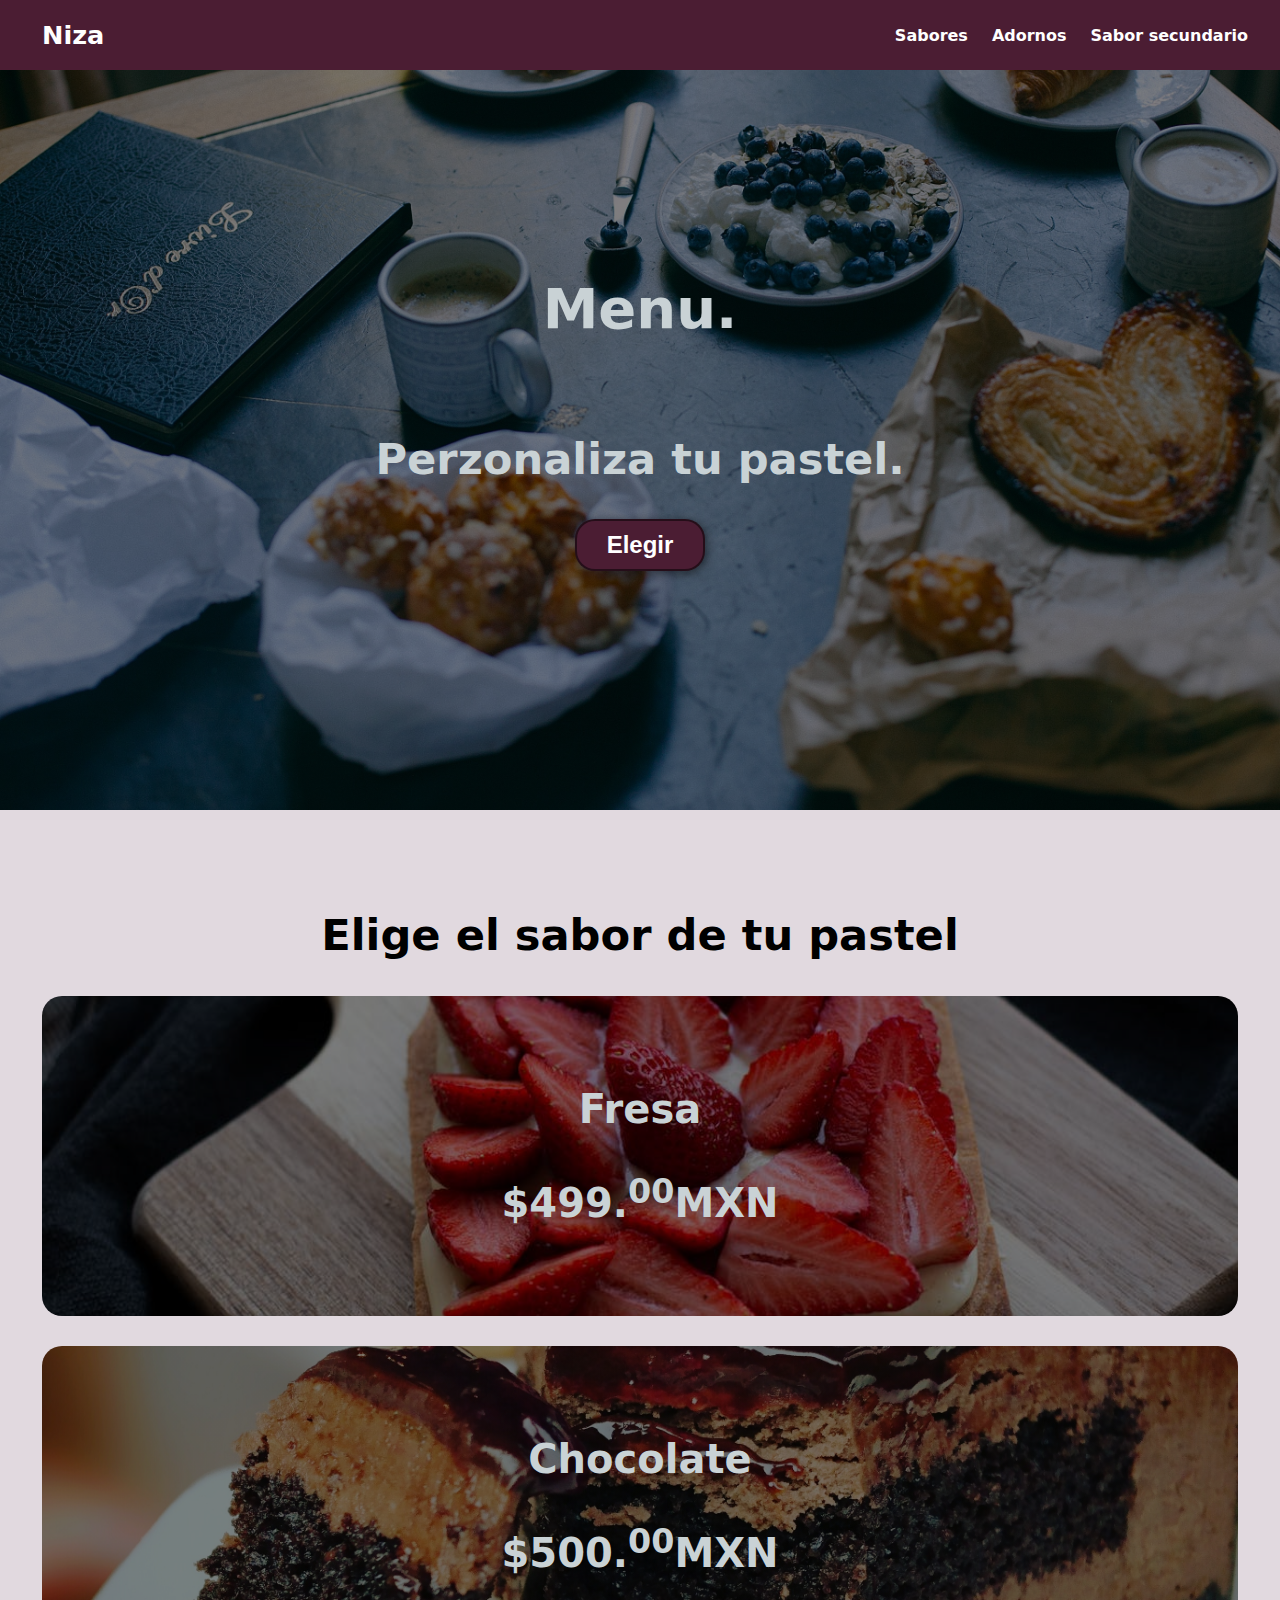
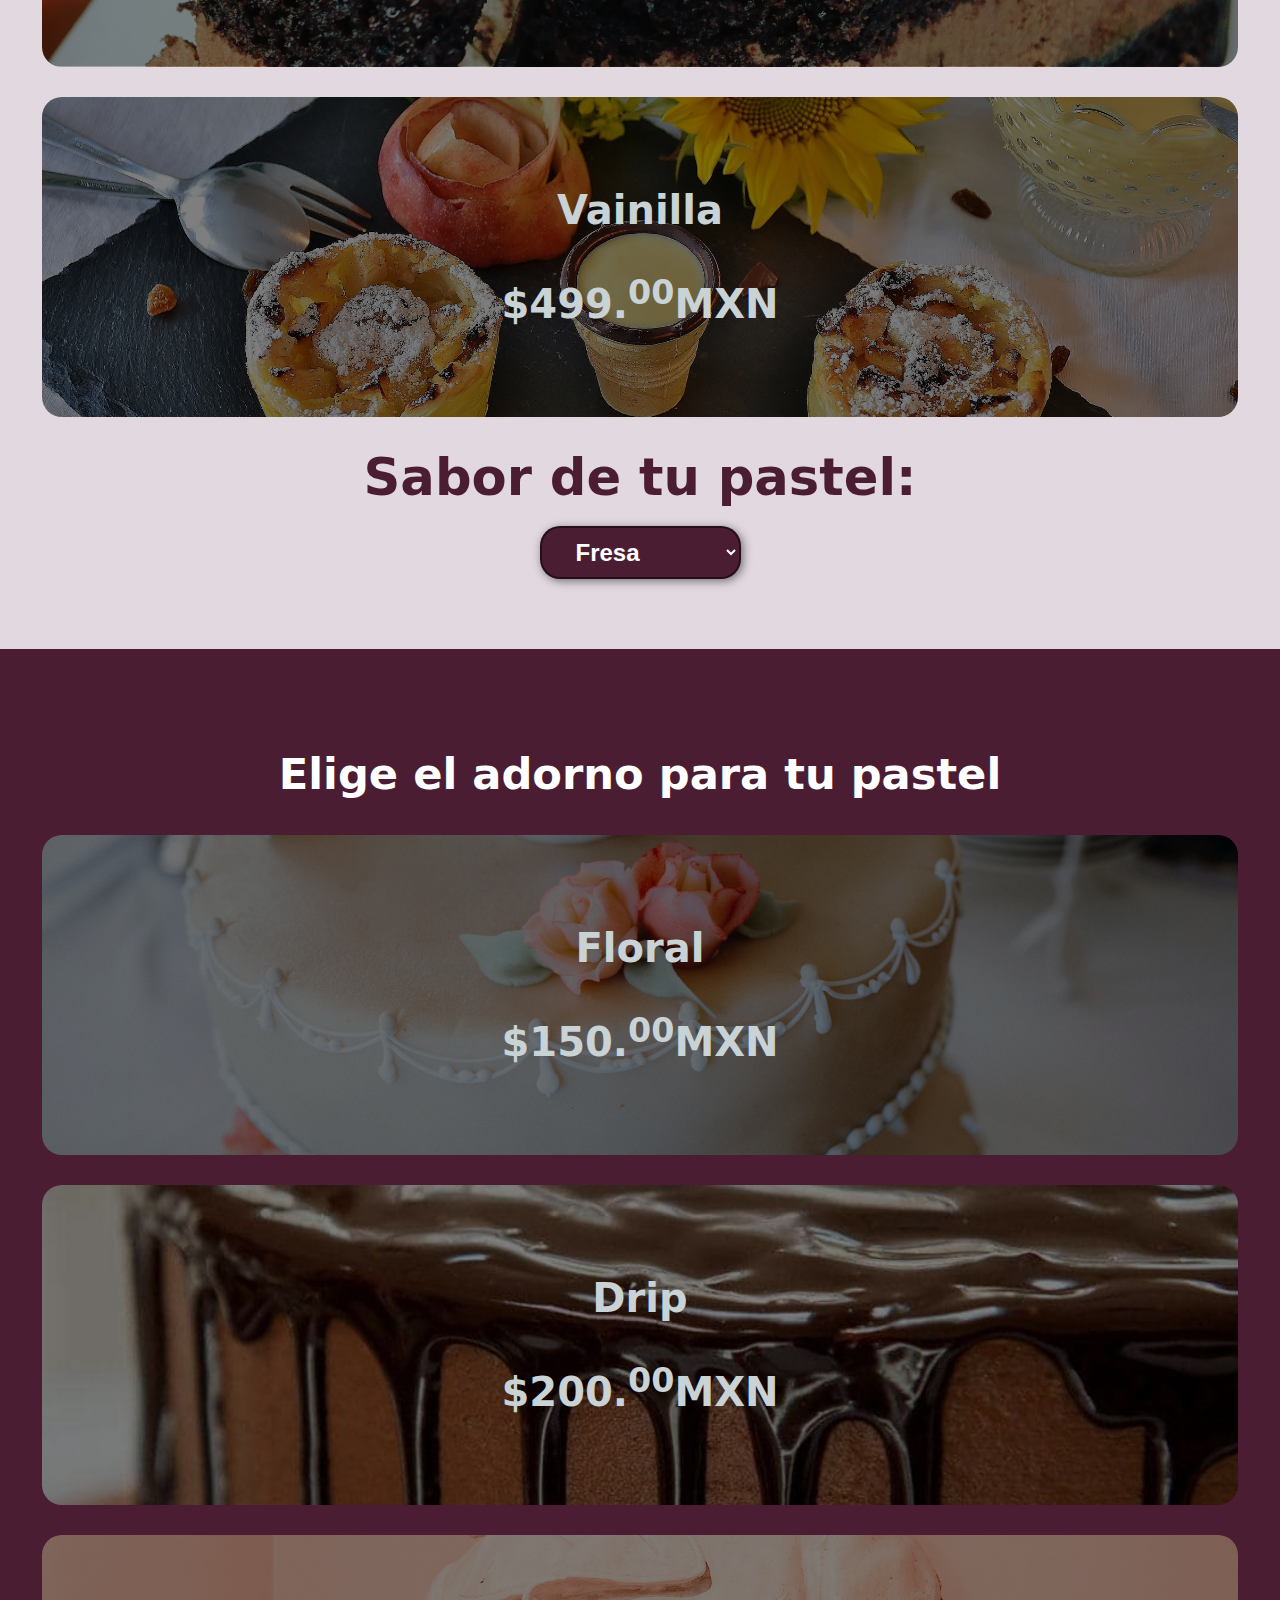
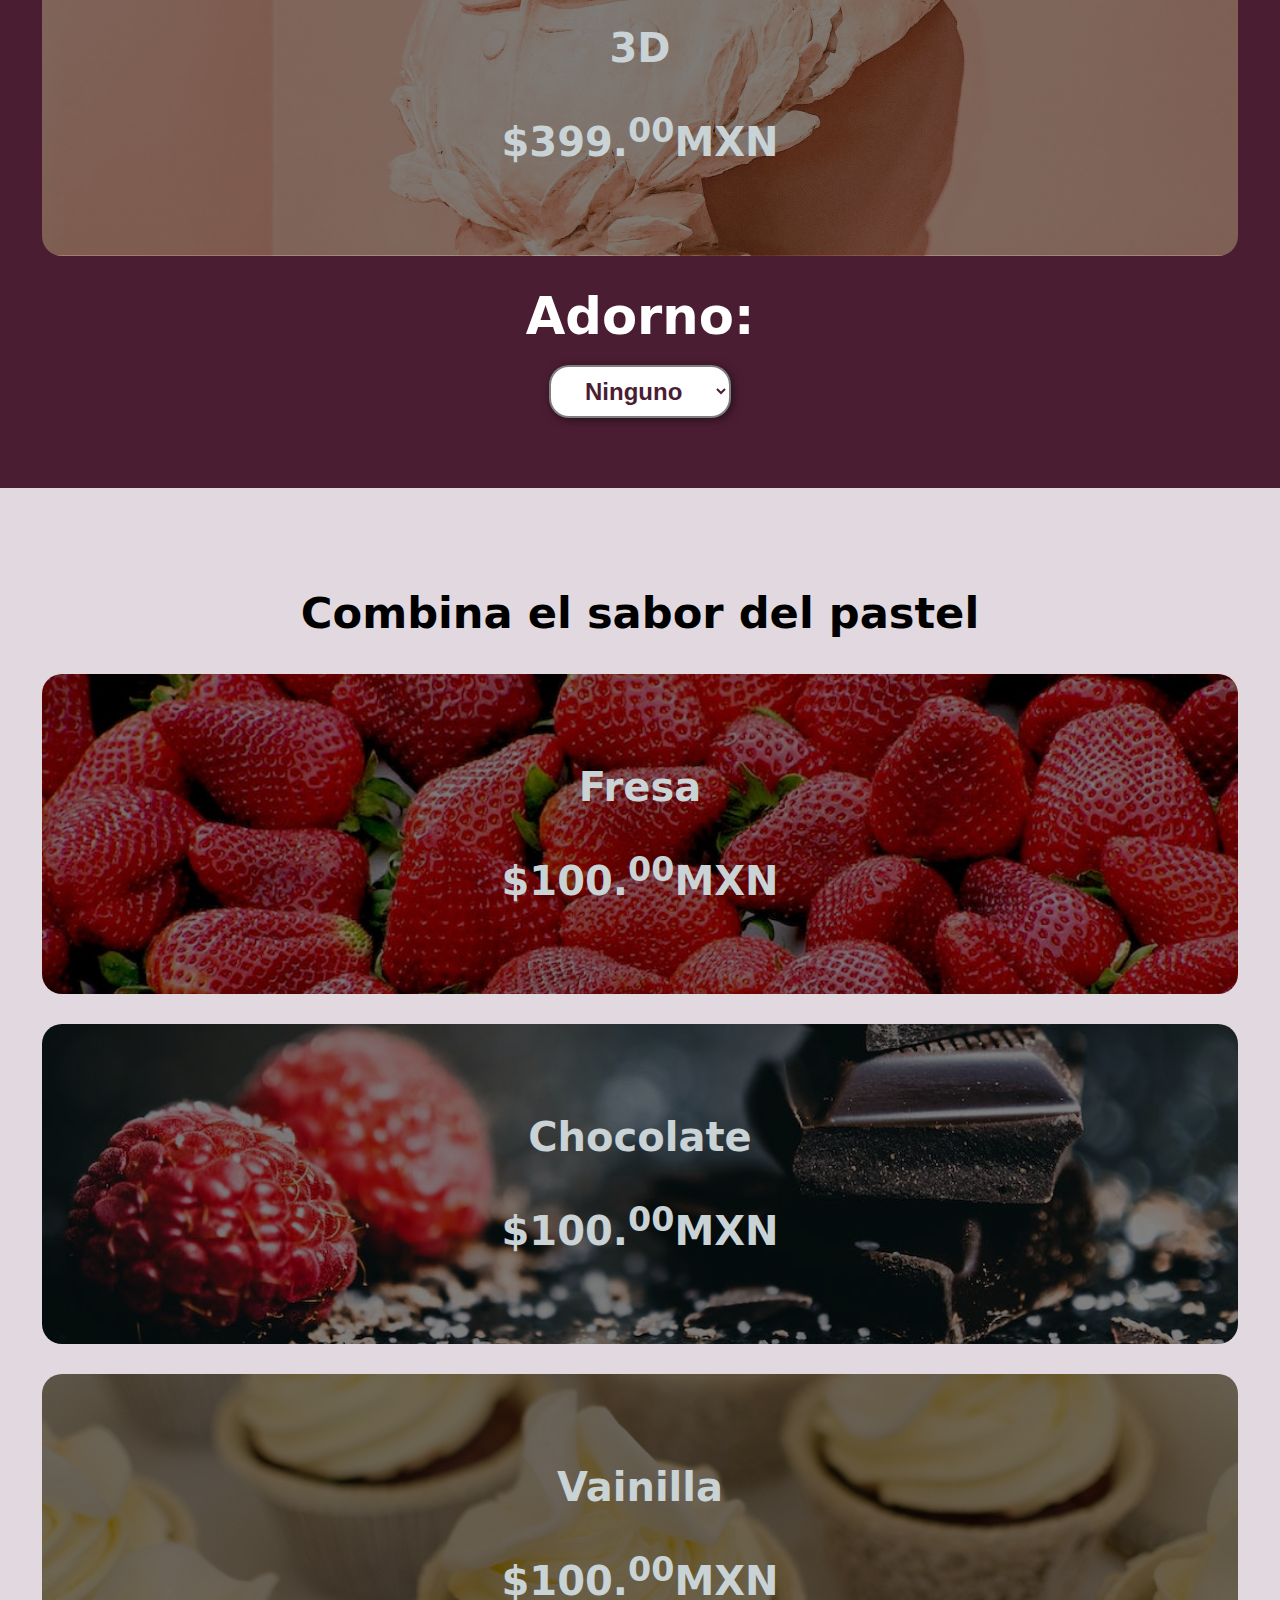
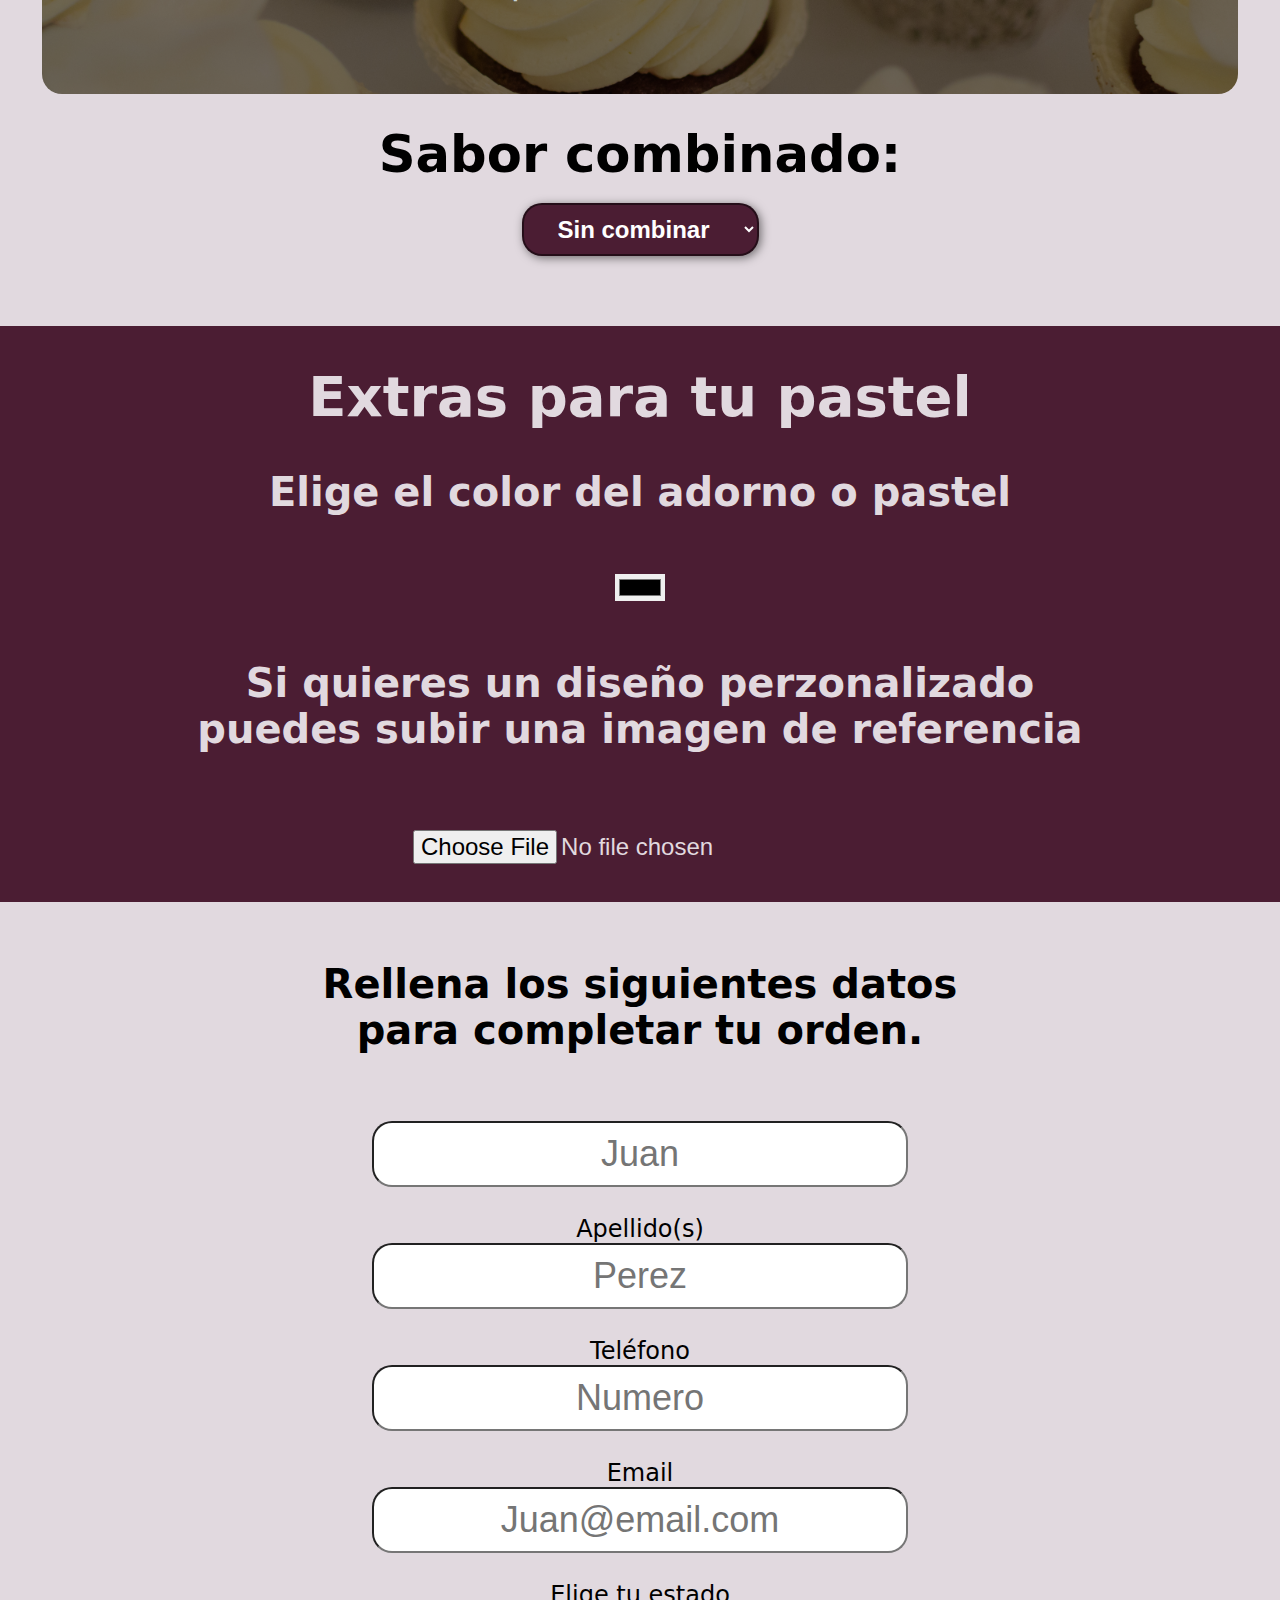
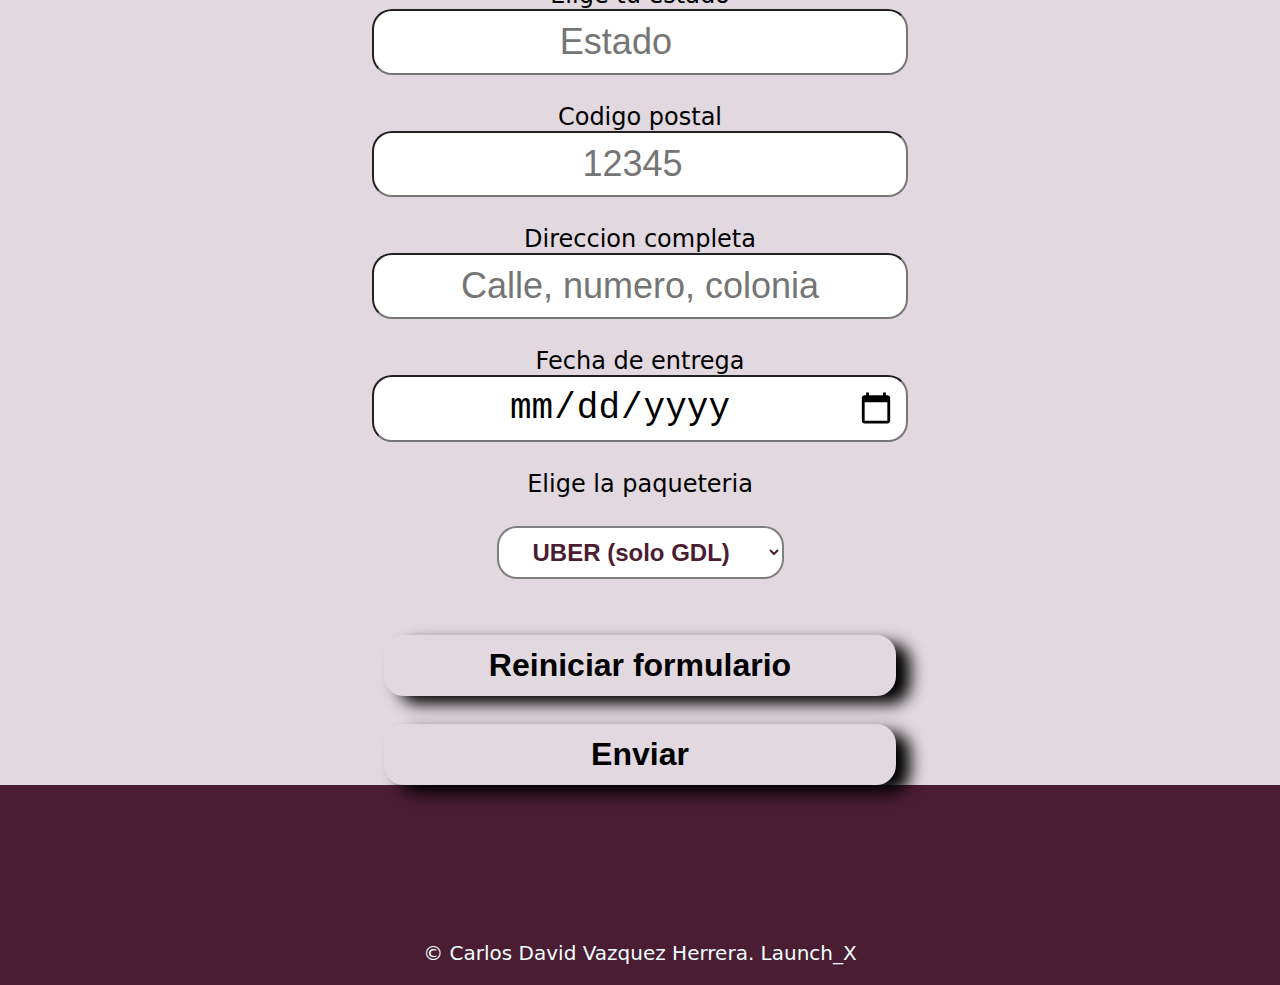
==== commit 37535b6c: "arreglos menores" ====
--- a/html/pedidios.html
+++ b/html/pedidios.html
@@ -124,25 +124,40 @@
         </div>
     </section>
 
+    <!--Extras-->
+    <section id="extras">
+        <div class="container">
+            <h1>Extras para tu pastel</h1>
+
+            <label for="colorPastel"><h3>Elige el color del adorno o pastel</h3></label><br>
+            <input id="colorPastel" type="color"><br><br>
+
+            <label for="diseno"><h3>Si quieres un diseño perzonalizado<br> puedes subir una imagen de referencia</h3></label><br><br>
+            <input id="imagenReferencia" type="file" accept="image/png, .pge, .pjg, image/gif">
+            <br><br><br>
+
+        </div>
+    </section>
+
     <!--Formulario para pedidos-->
     <section id="formularioEnvios">
         <div class="container">
-            
+            <br>
             <h3>Rellena los siguientes datos<br>para completar tu orden.</h3>
-            <label class="input"label for="name" >Nombre(s)</label><br>
+            <label class="input"label for="name" ><Nombre(s)</label><br>
             <input type="text" id="name" name="name" placeholder="Juan" required><br><br>
 
             <label label for="name2">Apellido(s)</label><br>
             <input type="text" id="name2" name="name2" placeholder="Perez" required><br><br>
 
             <label for="tel1">Teléfono</label><br>
-            <input type="tel" id="tel1" name="tel1" placeholder="1234567890" maxlength="10" required><br><br>
+            <input type="tel" id="tel1" name="tel1" placeholder="Numero" maxlength="10" required><br><br>
 
             <label for="email">Email</label><br>
             <input type="email" id="email"  placeholder="Juan@email.com" required><br><br>
 
             <label for="estado">Elige tu estado</label><br>
-            <input list="estado">
+            <input list="estado" placeholder="Estado">
             <datalist id="estado">
                 <option value="Aguscalientes">
                 <option value="Baja california">
--- a/css/estilos_pedidos.css
+++ b/css/estilos_pedidos.css
@@ -21,6 +21,10 @@
     text-align: center;
     font-size: 1.5em;
 }
+input:focus{
+    background-color:#faf2f6;
+    border-bottom: 10px solid #341021;
+}
 button {
     font-size: 1.5em;
     font-weight: bold;
@@ -331,9 +335,24 @@
     color: rgb(255, 255, 255);
     background-color: #4b1d33;
 }
+#extras{
+    display: flex;
+    align-items: center;
+    justify-content: center;
+    text-align: center;
+    flex-direction: column;
+    color: #e1d9df;
+   
+}
+#colorPastel {
+    size: 100px;
+    border: none;
+}
+
 #formularioEnvios{
-    color: #ffffff;
-    text-align: center;
+    color:#000000;
+    text-align: center;
+    background-color: #e1d9df;
 }
 #formularioEnvios input{
     border-radius: 20px;
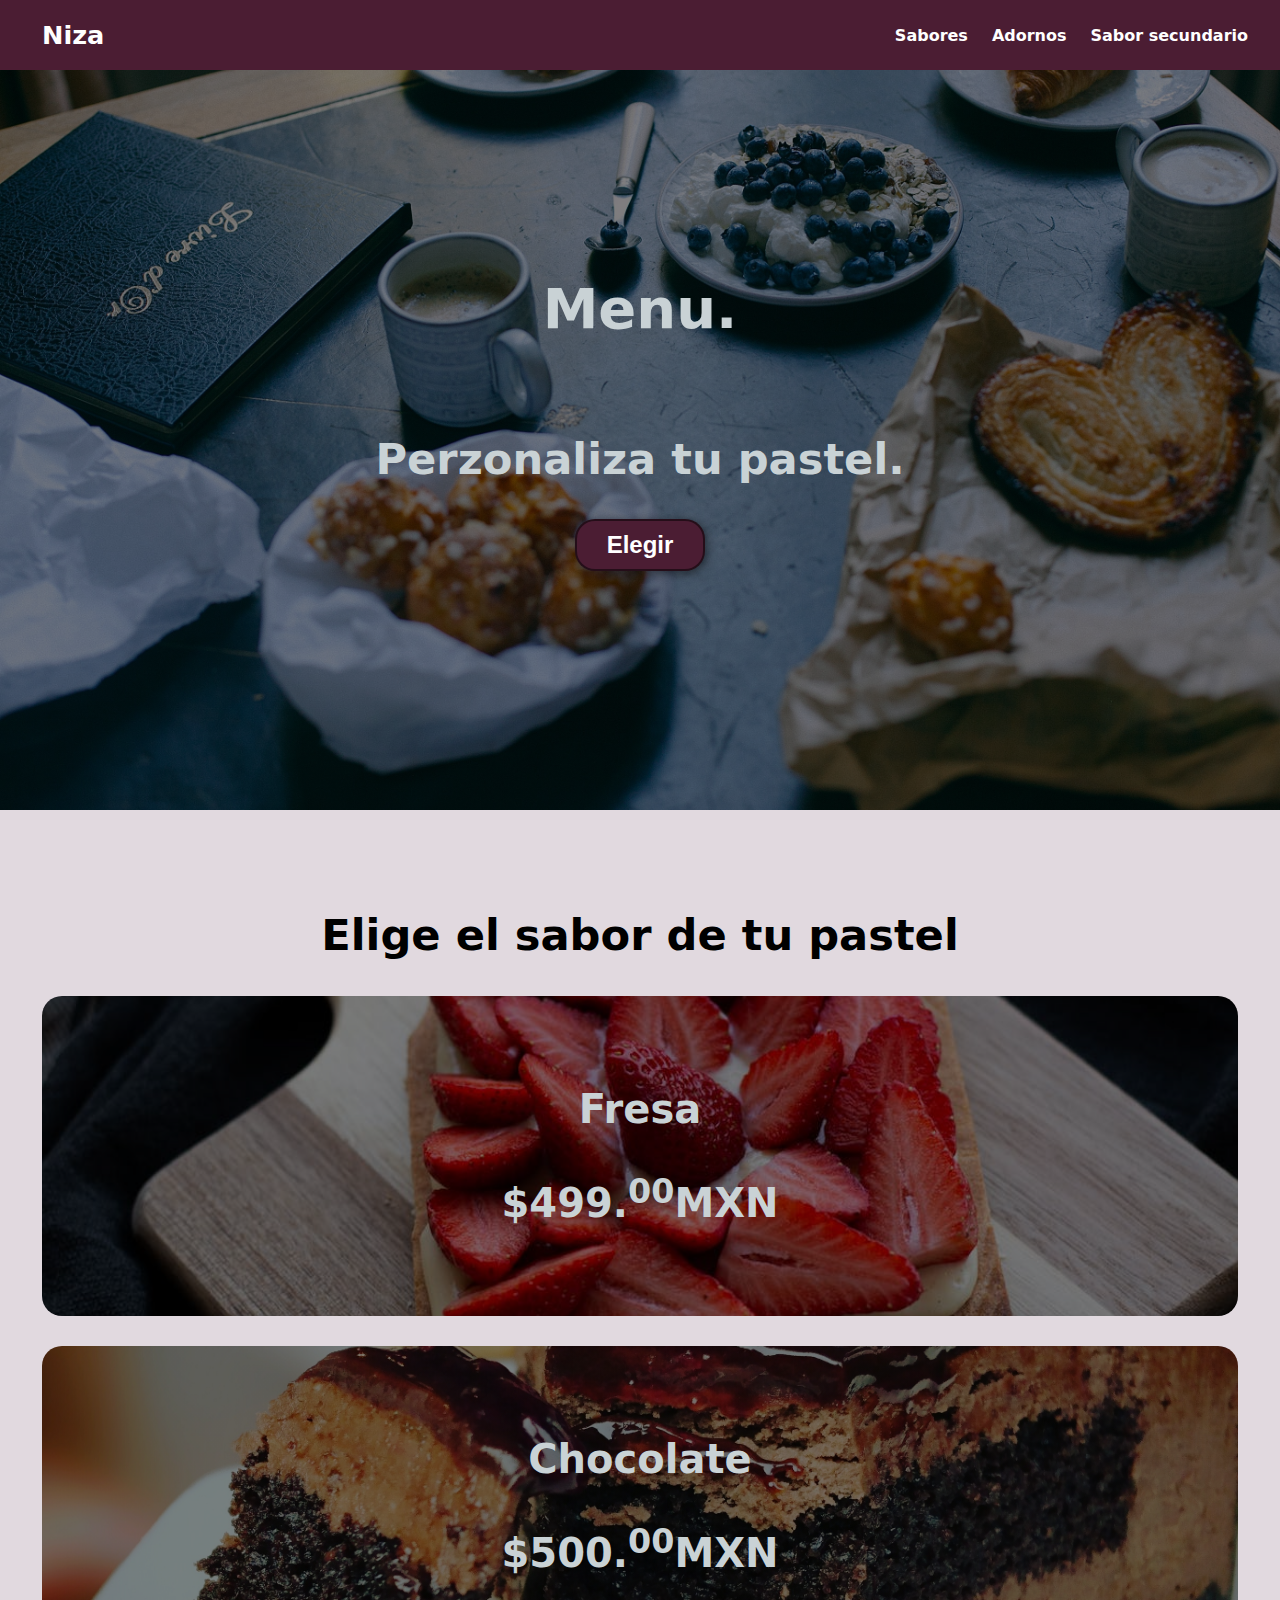
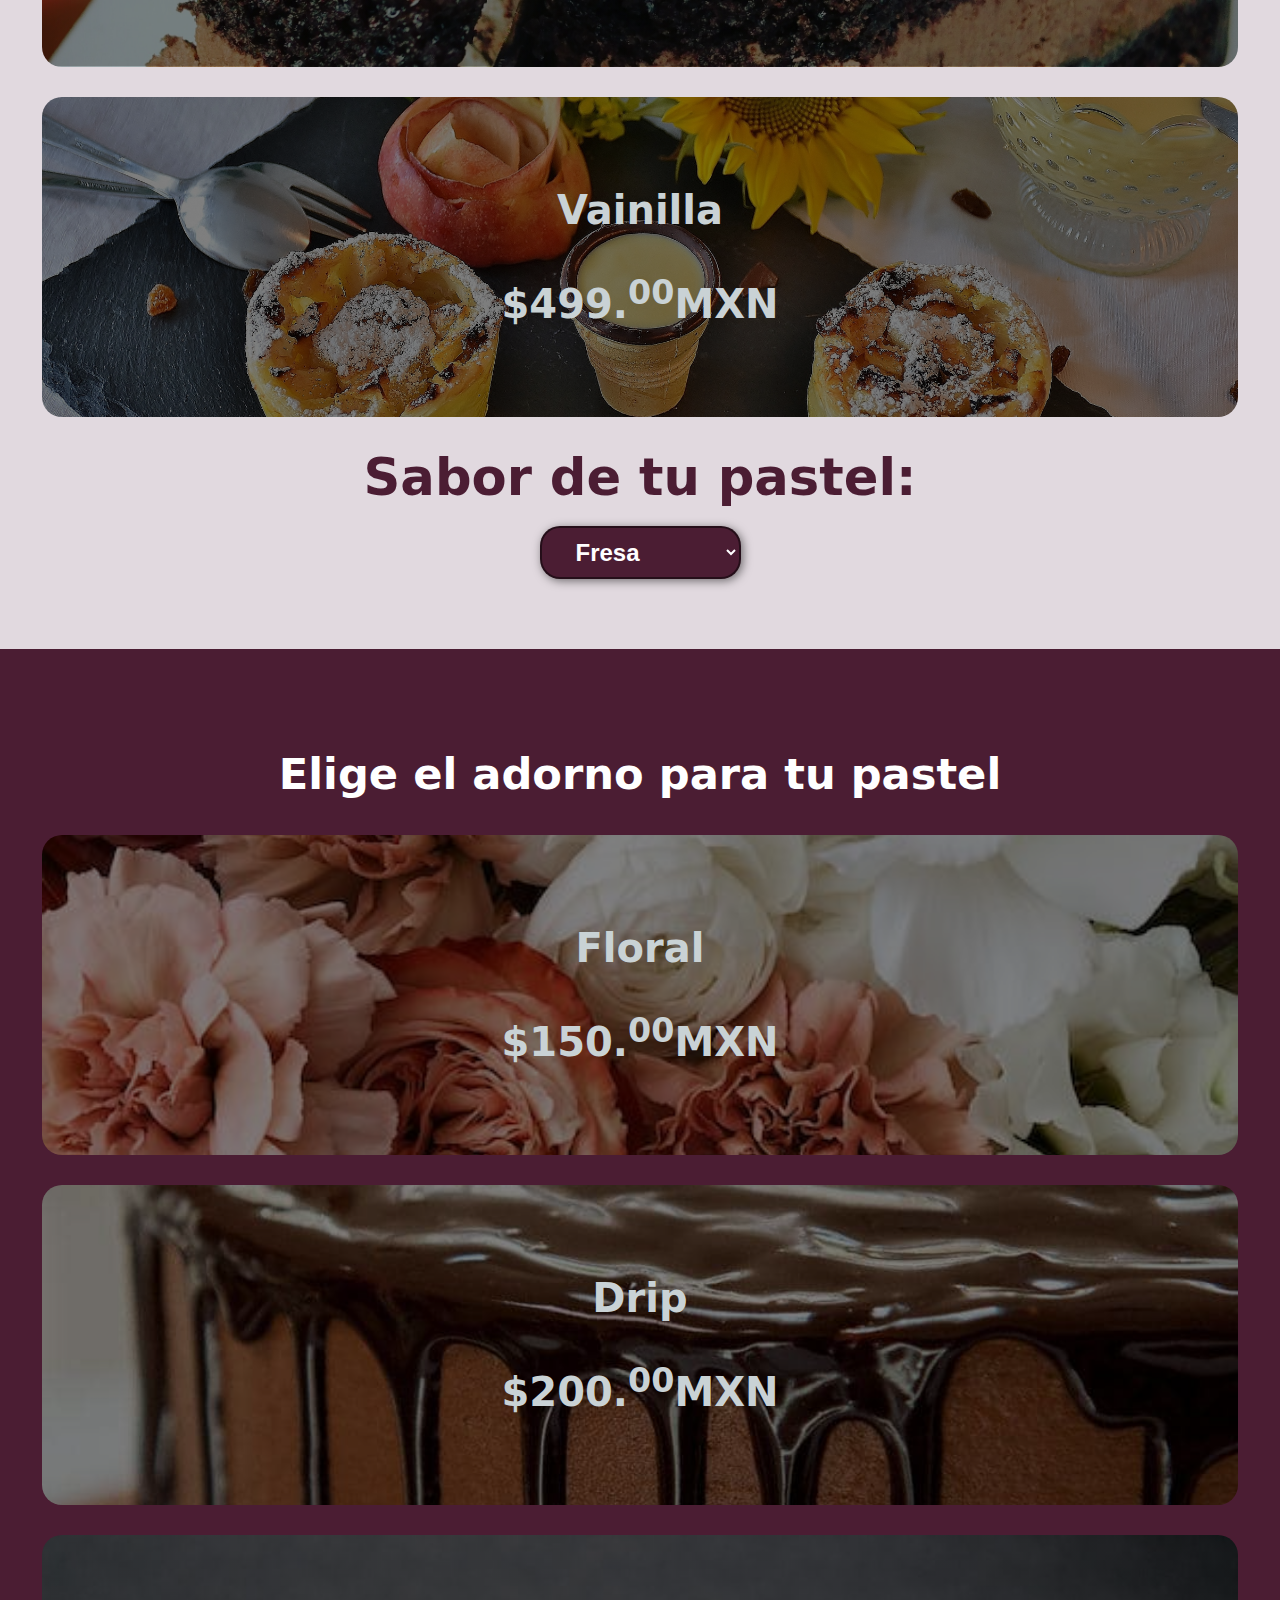
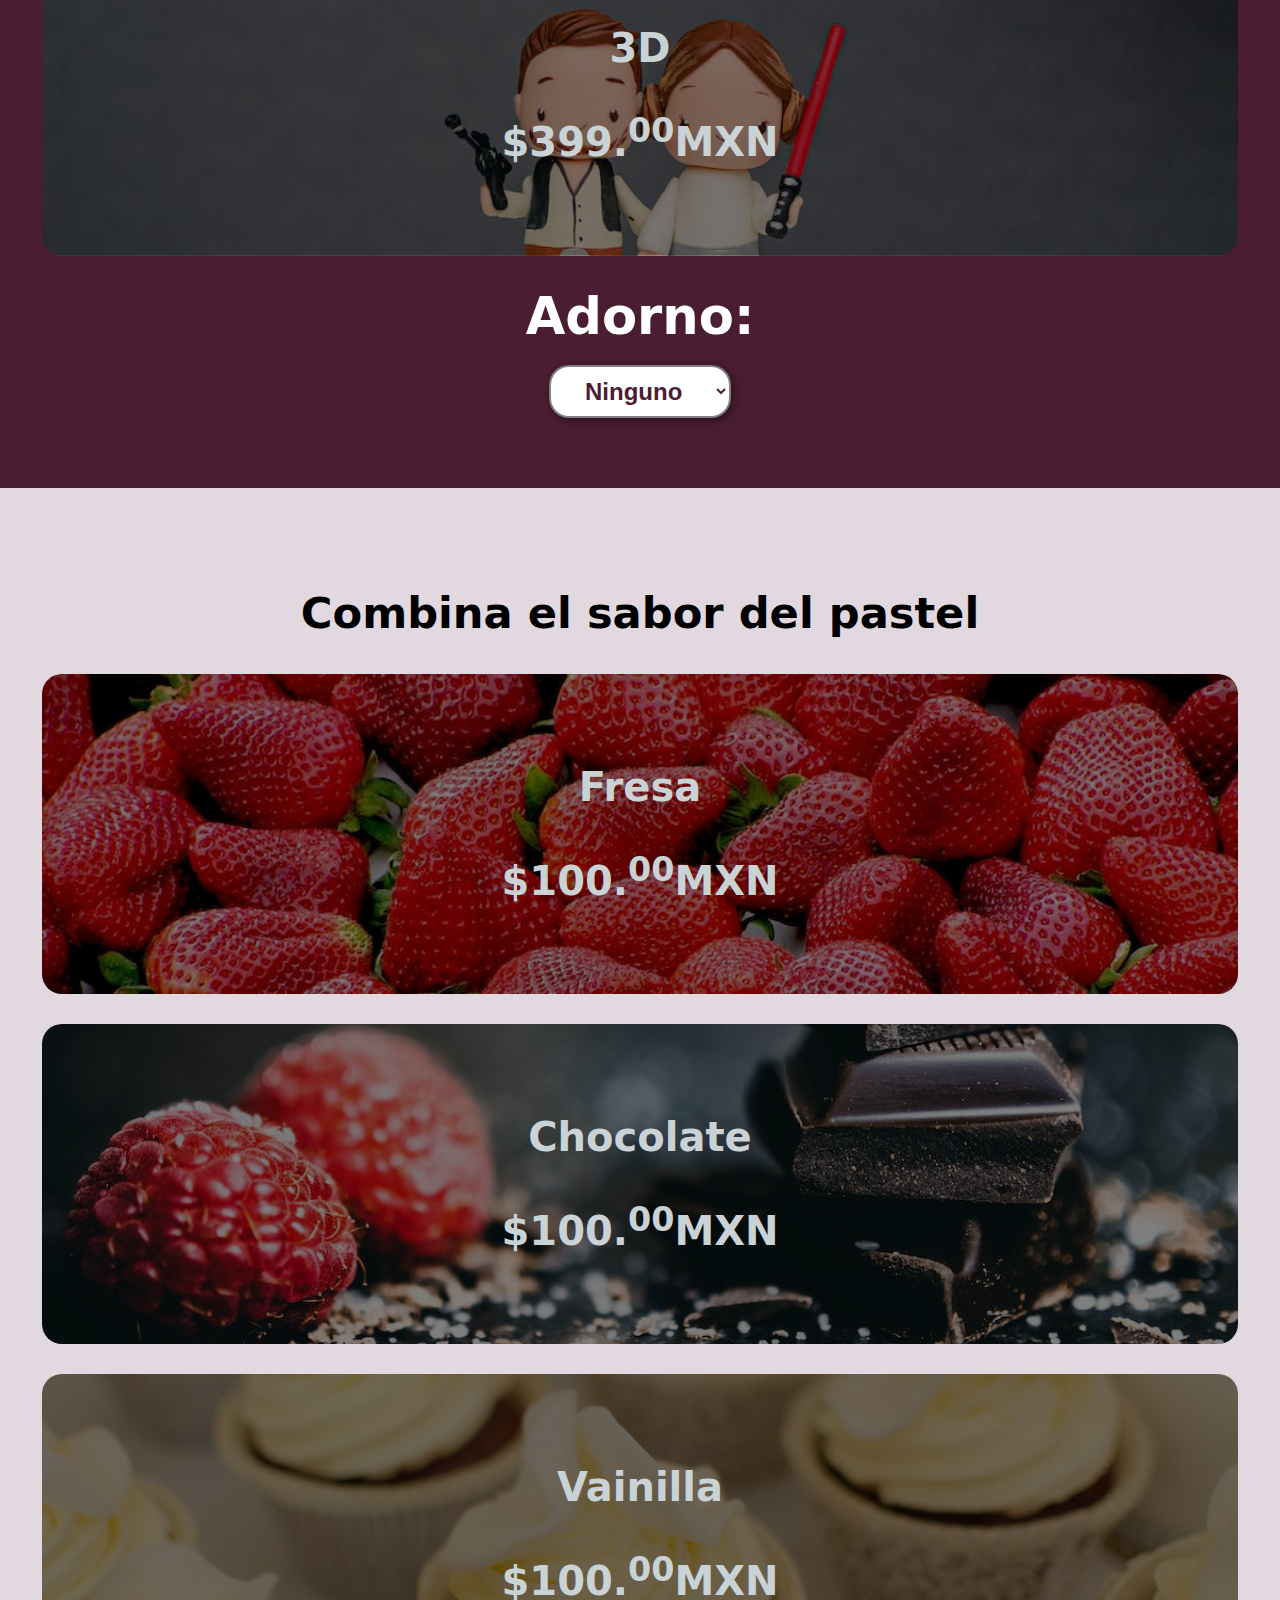
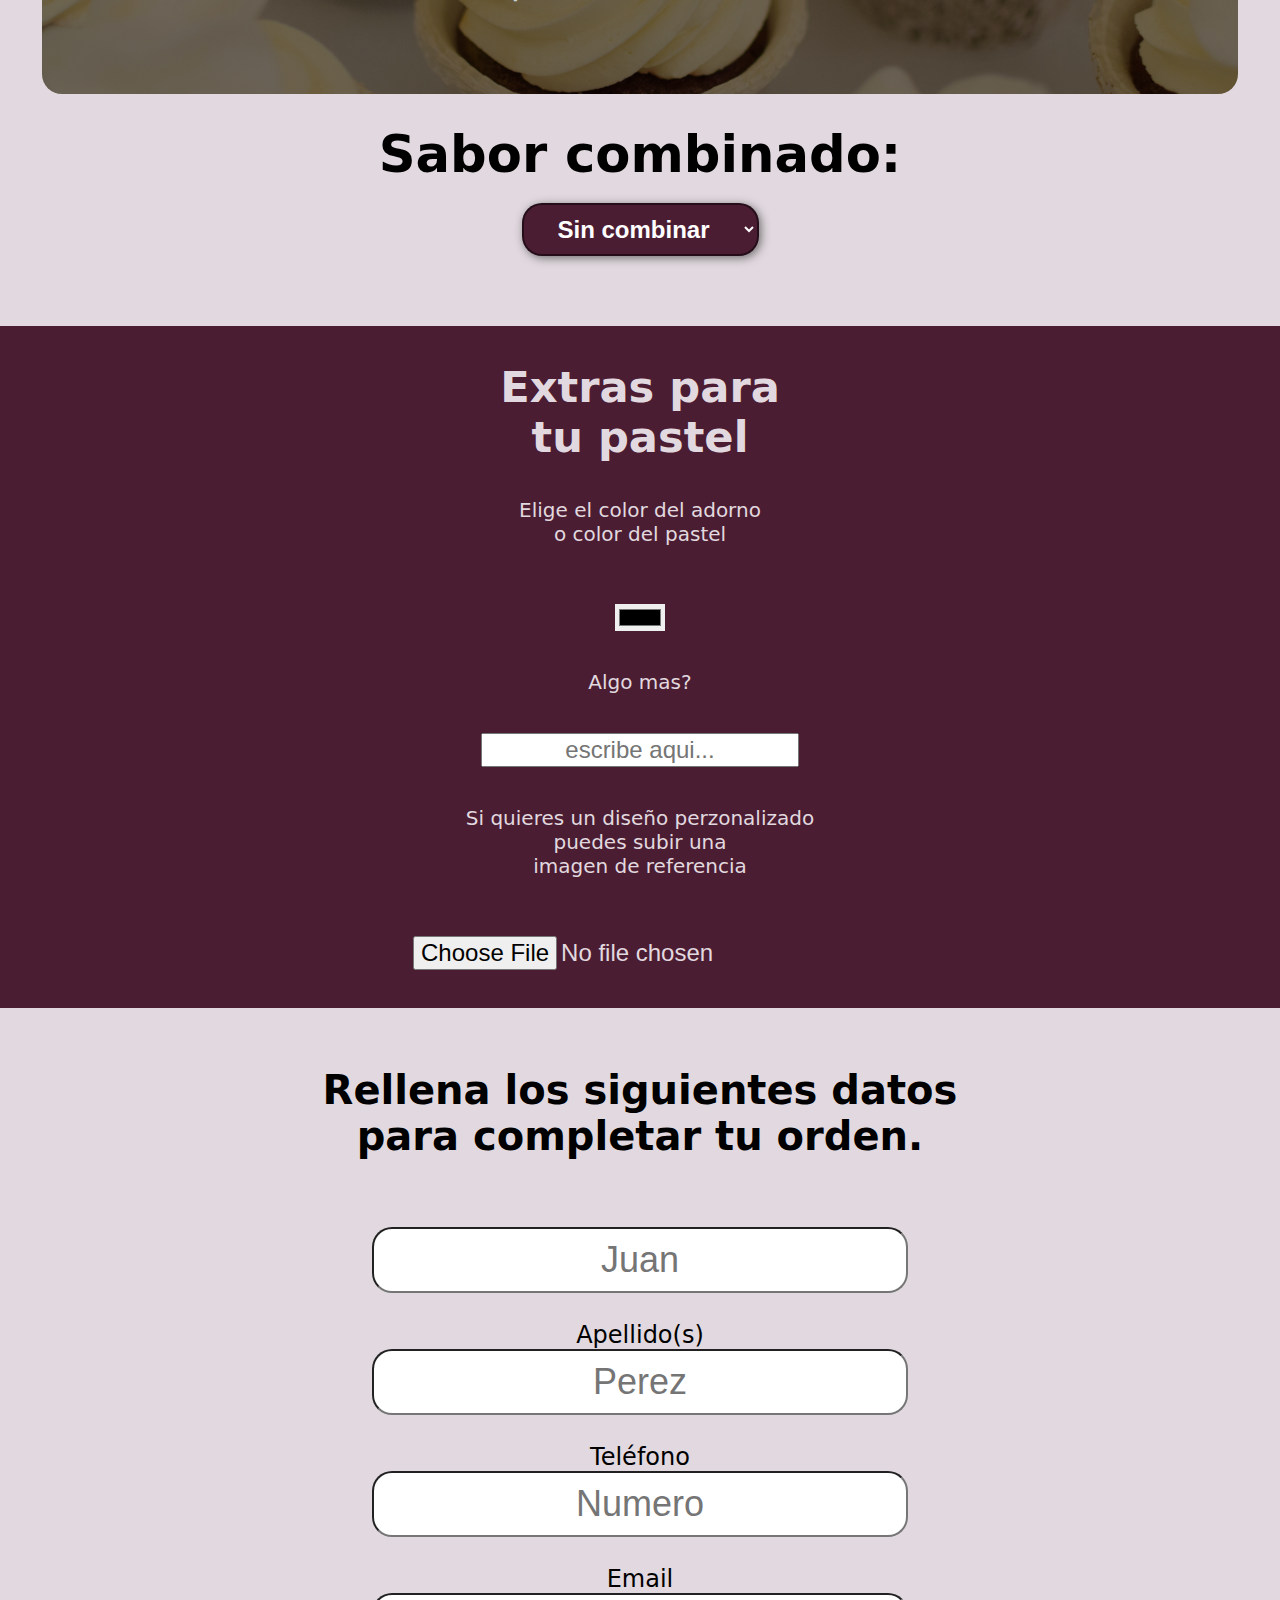
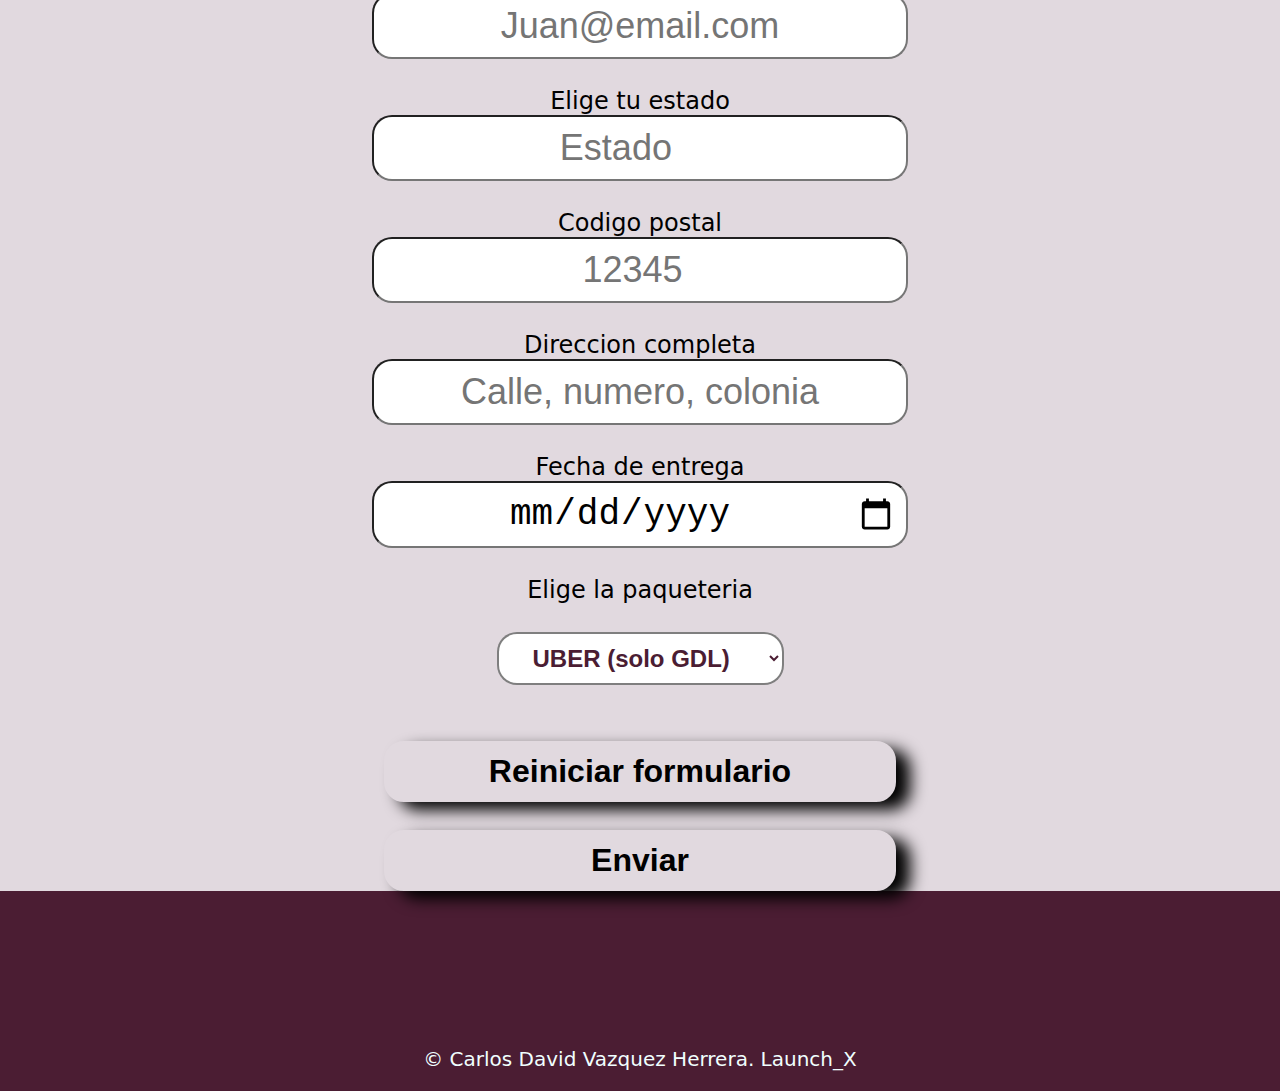
==== commit bee91946: "se arreglo parte de pedidos" ====
--- a/html/pedidios.html
+++ b/html/pedidios.html
@@ -127,14 +127,19 @@
     <!--Extras-->
     <section id="extras">
         <div class="container">
-            <h1>Extras para tu pastel</h1>
-
-            <label for="colorPastel"><h3>Elige el color del adorno o pastel</h3></label><br>
+            <h2>Extras para<br>tu pastel</h2>
+
+            <label for="colorPastel"><p>Elige el color del adorno<br>o color del pastel</p></label><br><br>
             <input id="colorPastel" type="color"><br><br>
-
-            <label for="diseno"><h3>Si quieres un diseño perzonalizado<br> puedes subir una imagen de referencia</h3></label><br><br>
+            
+            <label for="pastel"><p>Algo mas?</p></label><br>
+            <input  id="textoPastel" type="text" placeholder="escribe aqui..."><br><br>
+            
+            <label for="diseno"><p>Si quieres un diseño perzonalizado<br> puedes subir una<br>imagen de referencia</p></label><br><br>
             <input id="imagenReferencia" type="file" accept="image/png, .pge, .pjg, image/gif">
             <br><br><br>
+
+            
 
         </div>
     </section>
